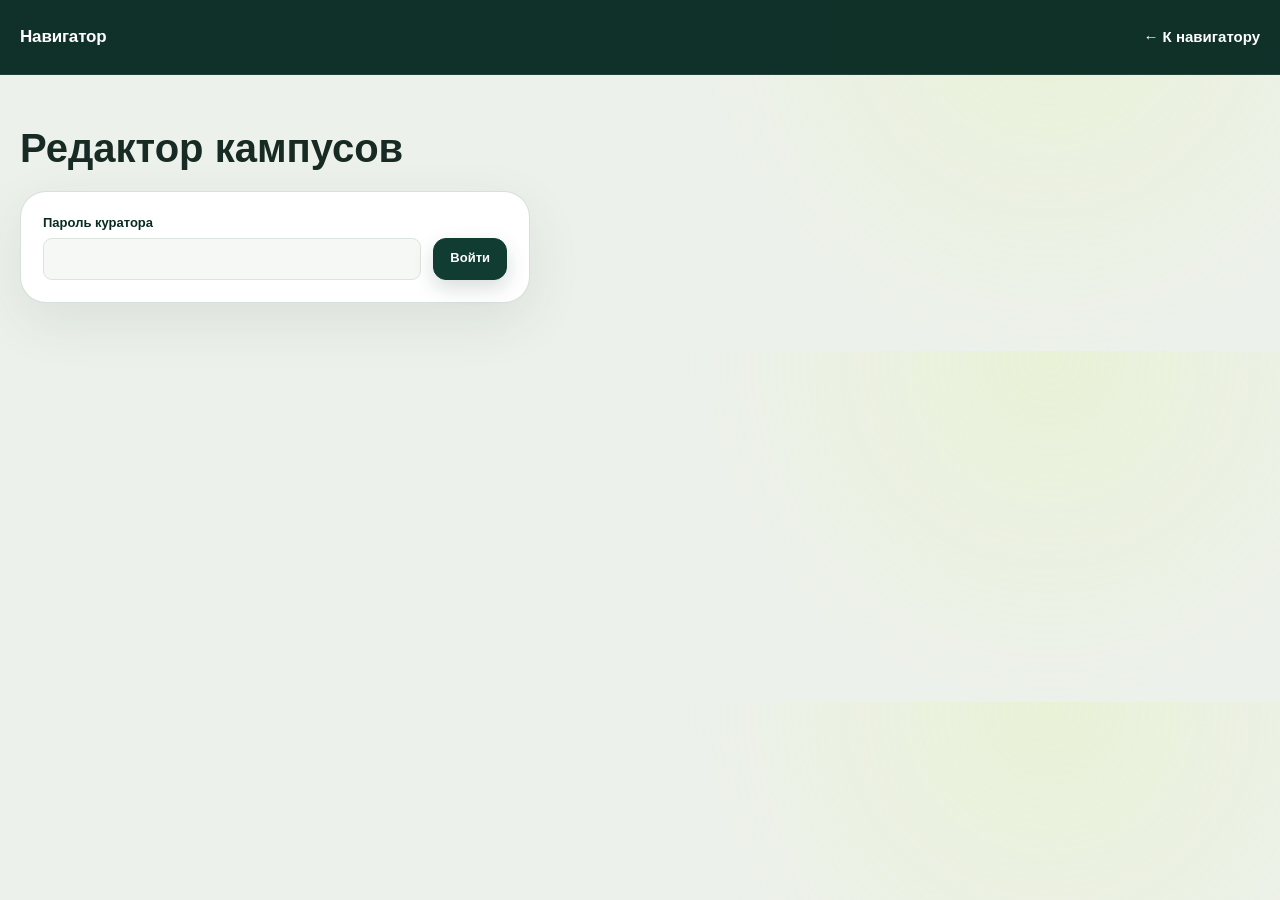
==== editor.html @ f3208906 "add campus editor" ====
<!doctype html>
<html lang="ru">
<head>
  <meta charset="utf-8">
  <meta name="viewport" content="width=device-width, initial-scale=1">
  <title>Редактор кампусов · Навигатор</title>
  <link rel="stylesheet" href="/styles.css">
  <script src="/map-plan.js" defer></script>
  <script src="/editor.js" defer></script>
</head>
<body class="campus-editor">
  <header class="topbar">
    <div class="topbar__inner">
      <a class="brand" href="/"><span class="brand__text"><strong>Навигатор</strong></span></a>
      <a class="editor-back" href="/">← К навигатору</a>
    </div>
  </header>
  <main class="page-shell editor-shell">
    <h1>Редактор кампусов</h1>
    <form id="editor-login" class="panel editor-card editor-login">
      <label>Пароль куратора<input id="editor-password" type="password" autocomplete="current-password" required></label>
      <button class="button button--primary" type="submit">Войти</button>
    </form>

    <p id="editor-status" class="editor-status" role="status" aria-live="polite"></p>
    <form id="editor-workspace" hidden>
      <fieldset id="editor-content" class="editor-content">
        <div class="panel editor-card editor-campus-bar">
          <label>Кампус<select id="editor-campus"></select></label>
          <div class="editor-publish">
            <a id="editor-preview" class="text-button" href="/" target="_blank" rel="noopener" hidden>Открыть в навигаторе ↗</a>
            <button class="button button--primary" type="submit">Опубликовать</button>
          </div>
        </div>

        <details class="panel editor-card" id="editor-info">
          <summary>Данные кампуса</summary>
          <div class="editor-fields">
            <label>Название<input id="campus-name" maxlength="120" required></label>
            <label>Короткое название<input id="campus-short" maxlength="120" placeholder="Как полное название"></label>
            <label>Город<input id="campus-city" maxlength="120" required></label>
            <label>ID корпуса<input id="campus-id" pattern="[A-Za-z0-9][A-Za-z0-9_\-]{0,63}" maxlength="64" placeholder="Например, moscow-north" required></label>
            <label>Часовой пояс<input id="campus-timezone" maxlength="120" placeholder="Europe/Moscow" required></label>
            <label>Широта<input id="campus-latitude" type="number" min="-90" max="90" step="any" required></label>
            <label>Долгота<input id="campus-longitude" type="number" min="-180" max="180" step="any" required></label>
          </div>
        </details>

        <div class="editor-layout">
          <section class="panel editor-card editor-map-card" aria-labelledby="editor-floor-title">
            <div class="editor-floor-heading">
              <h2 id="editor-floor-title">План этажа</h2>
              <button class="editor-control" id="editor-add-floor" type="button">Добавить этаж</button>
            </div>
            <div class="editor-fields">
              <label>Этаж<select id="editor-floor"></select></label>
              <label>Название этажа<input id="editor-floor-name" maxlength="120" required></label>
              <label>Загрузить схему<input id="editor-image" type="file" accept="image/png,image/jpeg,image/webp"></label>
            </div>
            <p id="editor-map-hint" class="editor-hint">Нажмите на план, чтобы поставить контрольную точку.</p>
            <svg id="editor-map" class="editor-map" viewBox="0 0 440 290" aria-label="План этажа с контрольными точками"></svg>
            <div class="editor-row">
              <button class="editor-control" id="editor-add-point" type="button">Добавить точку</button>
              <button class="editor-control" id="editor-remove-floor" type="button">Удалить пустой этаж</button>
            </div>
          </section>

          <div class="editor-sidebar">
            <section class="panel editor-card">
              <h2>Точки этажа</h2>
              <label>Выбрать точку<select id="editor-node"></select></label>
              <div id="editor-node-fields" class="editor-stack" hidden>
                <label>Название точки<input id="editor-node-name" maxlength="160"></label>
                <div class="editor-row editor-flags">
                  <label><input id="editor-node-qr" type="checkbox"> Контрольная точка</label>
                  <label><input id="editor-node-room" type="checkbox"> Место назначения</label>
                </div>
                <label>Направление для компаса, °<input id="editor-node-heading" type="number" min="0" max="359.99" step="any" placeholder="Не задано"></label>
                <div class="editor-row">
                  <button class="editor-control" id="editor-move-node" type="button" aria-pressed="false">Переместить</button>
                  <button class="editor-control" id="editor-set-entrance" type="button">Сделать входом</button>
                  <button class="editor-control editor-control--danger" id="editor-remove-node" type="button">Удалить</button>
                </div>
                <a class="text-button" id="editor-node-link" target="_blank" rel="noopener" hidden>Открыть ссылку точки ↗</a>
              </div>
            </section>

            <details class="panel editor-card">
              <summary>Проходы для маршрутов</summary>
              <div class="editor-stack">
                <p class="editor-hint">Соединяйте точки по прямым участкам. На поворотах добавляйте промежуточные точки.</p>
                <label>Из точки<select id="editor-edge-from"></select></label>
                <label>В точку<select id="editor-edge-to"></select></label>
                <div class="editor-fields">
                  <label>Длина, м<input id="editor-edge-length" type="number" min="0.01" step="any"></label>
                  <label>Тип<select id="editor-edge-kind"><option value="corridor">Коридор</option><option value="stairs">Лестница</option><option value="lift">Лифт</option></select></label>
                </div>
                <label class="editor-check"><input id="editor-edge-accessible" type="checkbox" checked> Безбарьерный проход</label>
                <button class="editor-control" id="editor-add-edge" type="button">Добавить проход</button>
                <label>Проходы этажа<select id="editor-edge"></select></label>
                <button class="editor-control editor-control--danger" id="editor-remove-edge" type="button">Удалить проход</button>
              </div>
            </details>
          </div>
        </div>
      </fieldset>
    </form>
  </main>
</body>
</html>
---- styles.css ----
:root {
  --forest-950: #092b23;
  --forest-900: #103c31;
  --forest-800: #15503f;
  --forest-700: #176a4c;
  --green-600: #17875b;
  --green-500: #20a26c;
  --lime: #d9f478;
  --lime-soft: #edf9c7;
  --ink: #172a24;
  --muted: #65756f;
  --muted-2: #87948f;
  --page: #edf1ec;
  --surface: #ffffff;
  --surface-2: #f6f8f5;
  --line: #dce4de;
  --line-strong: #c9d4cc;
  --danger: #c85248;
  --danger-soft: #fff0ee;
  --shadow: 0 18px 55px rgba(20, 53, 42, .09);
  --radius-xl: 26px;
  --radius-lg: 19px;
  --radius-md: 14px;
  color-scheme: light;
}

* { box-sizing: border-box; }
[hidden] { display: none !important; }

html { scroll-behavior: smooth; }

body {
  margin: 0;
  min-width: 320px;
  color: var(--ink);
  background:
    radial-gradient(circle at 82% 2%, rgba(217, 244, 120, .18), transparent 23rem),
    var(--page);
  font-family: Manrope, Inter, "Segoe UI", Arial, sans-serif;
  font-size: 15px;
  line-height: 1.45;
  -webkit-font-smoothing: antialiased;
}

button, select, input { font: inherit; }
button, select { cursor: pointer; }
button { color: inherit; }

svg { display: block; fill: none; stroke: currentColor; stroke-width: 1.8; stroke-linecap: round; stroke-linejoin: round; }

.svg-sprite { position: absolute; width: 0; height: 0; overflow: hidden; }

.skip-link {
  position: fixed;
  z-index: 100;
  top: 8px;
  left: 8px;
  padding: 10px 14px;
  color: var(--forest-950);
  background: var(--lime);
  border-radius: 8px;
  transform: translateY(-150%);
}
.skip-link:focus { transform: none; }

:focus-visible { outline: 3px solid rgba(32, 162, 108, .3); outline-offset: 3px; }

.topbar {
  position: sticky;
  z-index: 20;
  top: 0;
  color: #fff;
  background: rgba(9, 43, 35, .97);
  border-bottom: 1px solid rgba(255,255,255,.08);
  backdrop-filter: blur(16px);
}

.topbar__inner {
  display: flex;
  align-items: center;
  justify-content: space-between;
  width: min(100% - 40px, 1400px);
  min-height: 74px;
  margin: 0 auto;
}

.brand { display: inline-flex; align-items: center; gap: 12px; color: inherit; text-decoration: none; }
.brand__mark {
  display: grid;
  width: 42px;
  height: 42px;
  place-items: center;
  color: var(--forest-950);
  background: var(--lime);
  border-radius: 13px;
}
.brand__mark svg { width: 23px; height: 23px; stroke-width: 2.2; }
.brand__text { display: grid; line-height: 1.08; }
.brand__text strong { font-size: 17px; letter-spacing: -.01em; }
.brand__text small { margin-top: 5px; color: rgba(255,255,255,.6); font-size: 11px; letter-spacing: .11em; text-transform: uppercase; }

.topbar__actions { display: flex; align-items: center; gap: 12px; }
.campus-picker { display: flex; align-items: stretch; height: 44px; overflow: hidden; background: rgba(255,255,255,.07); border: 1px solid rgba(255,255,255,.1); border-radius: 13px; }
.campus-picker label { display: grid; align-content: center; min-width: 190px; padding: 6px 9px 6px 11px; }
.campus-picker label > span { overflow: hidden; max-width: 230px; color: rgba(255,255,255,.55); font-size: 8px; font-weight: 700; text-overflow: ellipsis; white-space: nowrap; }
.campus-picker select { max-width: 235px; padding: 1px 22px 0 0; color: #fff; background: transparent; border: 0; outline: 0; font-size: 11px; font-weight: 800; text-overflow: ellipsis; }
.campus-picker select option { color: var(--ink); background: #fff; }
.campus-picker button { display: grid; width: 40px; padding: 0; place-items: center; color: var(--lime); background: rgba(255,255,255,.04); border: 0; border-left: 1px solid rgba(255,255,255,.1); }
.campus-picker button:hover { background: rgba(255,255,255,.1); }
.campus-picker button:disabled, .campus-picker select:disabled { cursor: wait; opacity: .55; }
.campus-picker button svg { width: 17px; height: 17px; }
.header-clock { display: grid; align-content: center; gap: 1px; min-width: 145px; height: 44px; padding: 4px 11px; color: #fff; background: rgba(255,255,255,.07); border: 1px solid rgba(255,255,255,.1); border-radius: 13px; }
.header-clock > span { color: rgba(255,255,255,.52); font-size: 8px; font-weight: 700; line-height: 1.1; }
.header-clock strong { overflow: hidden; font-size: 12px; line-height: 1.2; text-overflow: ellipsis; white-space: nowrap; }
.header-clock small { overflow: hidden; color: rgba(255,255,255,.58); font-size: 8px; line-height: 1.1; text-overflow: ellipsis; white-space: nowrap; }
.demo-pill {
  display: inline-flex;
  align-items: center;
  gap: 8px;
  padding: 8px 12px;
  color: rgba(255,255,255,.76);
  background: rgba(255,255,255,.07);
  border: 1px solid rgba(255,255,255,.08);
  border-radius: 999px;
  font-size: 12px;
  font-weight: 700;
}
.demo-pill i { width: 7px; height: 7px; background: var(--lime); border-radius: 50%; box-shadow: 0 0 0 4px rgba(217,244,120,.1); }

.icon-button {
  position: relative;
  display: grid;
  width: 42px;
  height: 42px;
  padding: 0;
  place-items: center;
  color: #fff;
  background: rgba(255,255,255,.08);
  border: 1px solid rgba(255,255,255,.1);
  border-radius: 13px;
}
.icon-button:hover { background: rgba(255,255,255,.14); }
.icon-button svg { width: 20px; height: 20px; }
.topbar .icon-button { width: 44px; height: 44px; }
.icon-button--light { color: var(--ink); background: var(--surface-2); border-color: var(--line); }
.icon-button--light:hover { background: #edf2ee; }
.notification-dot { position: absolute; top: 6px; right: 6px; width: 8px; height: 8px; background: #ffb55e; border: 2px solid var(--forest-950); border-radius: 50%; }

.page-shell { width: min(100% - 40px, 1400px); margin: 0 auto; padding: 42px 0 30px; }

.welcome { display: flex; align-items: flex-end; justify-content: space-between; gap: 40px; margin-bottom: 28px; padding: 0 4px; }
.welcome__copy { max-width: 690px; }
.eyebrow, .section-kicker { margin: 0 0 8px; color: var(--green-600); font-size: 11px; font-weight: 800; letter-spacing: .12em; text-transform: uppercase; }
.eyebrow { display: flex; align-items: center; gap: 9px; }
.eyebrow__dot { width: 8px; height: 8px; background: var(--green-500); border: 2px solid #c9f1d9; border-radius: 50%; box-sizing: content-box; }
.welcome h1 { margin: 0; font-size: clamp(36px, 4vw, 55px); line-height: 1.03; letter-spacing: -.045em; }
.welcome__copy > p:last-child { max-width: 620px; margin: 13px 0 0; color: var(--muted); font-size: 17px; }

.location-card {
  display: grid;
  grid-template-columns: auto minmax(160px, 1fr);
  align-items: center;
  gap: 13px;
  min-width: 350px;
  padding: 13px 14px;
  background: rgba(255,255,255,.82);
  border: 1px solid rgba(255,255,255,.9);
  border-radius: 18px;
  box-shadow: 0 8px 28px rgba(19, 54, 42, .06);
}
.location-card__icon { display: grid; width: 43px; height: 43px; place-items: center; color: var(--forest-900); background: var(--lime-soft); border-radius: 13px; }
.location-card__icon svg { width: 21px; height: 21px; fill: var(--forest-900); stroke: var(--forest-900); }
.location-card__copy { display: grid; min-width: 0; }
.location-card__copy small { margin-bottom: 2px; color: var(--muted); font-size: 11px; }
.location-card__copy strong { overflow: hidden; font-size: 14px; text-overflow: ellipsis; white-space: nowrap; }

.navigator-layout { display: grid; grid-template-columns: minmax(335px, 410px) minmax(0, 1fr); gap: 22px; align-items: start; }
.panel { background: var(--surface); border: 1px solid rgba(201, 212, 204, .72); border-radius: var(--radius-xl); box-shadow: var(--shadow); }
.route-panel { padding: 25px; }
.route-setup, .route-details { min-width: 0; }
.panel-title, .map-toolbar { display: flex; align-items: center; justify-content: space-between; gap: 18px; }
.panel-title { margin-bottom: 22px; }
.panel-title h2, .map-toolbar h2 { margin: 0; font-size: 21px; line-height: 1.15; letter-spacing: -.025em; }
.section-kicker { margin-bottom: 6px; font-size: 9px; }
.qr-badge { display: inline-flex; align-items: center; gap: 5px; padding: 7px 9px; color: var(--forest-800); background: #eff7f1; border: 1px solid #d7e9dc; border-radius: 9px; font-size: 10px; font-weight: 800; letter-spacing: .08em; }
.qr-badge svg { width: 14px; height: 14px; stroke-width: 2; }

.places { position: relative; padding: 2px; background: var(--surface-2); border: 1px solid var(--line); border-radius: var(--radius-lg); }
.place-field { position: relative; display: grid; grid-template-columns: 25px minmax(0, 1fr); align-items: center; gap: 10px; min-height: 68px; padding: 10px 12px; }
.place-field:first-child { border-bottom: 1px solid var(--line); }
.place-field__marker { z-index: 1; justify-self: center; }
.place-field__marker--start { width: 11px; height: 11px; background: var(--forest-900); border: 3px solid #cfddd6; border-radius: 50%; box-sizing: content-box; }
.place-field__marker--finish { display: grid; width: 23px; height: 23px; place-items: center; color: var(--green-600); }
.place-field__marker--finish svg { width: 18px; height: 18px; fill: var(--green-600); stroke-width: 1.6; }
.places__line { position: absolute; z-index: 0; top: 57px; bottom: 57px; left: 25px; border-left: 2px dotted #b3c4bb; }
.place-field__body { display: grid; min-width: 0; }
.place-field__body small { margin-bottom: 1px; color: var(--muted); font-size: 10px; }
.place-field select {
  width: 100%;
  min-width: 0;
  padding: 1px 28px 1px 0;
  color: var(--ink);
  background: transparent;
  border: 0;
  font-size: 14px;
  font-weight: 750;
  outline: none;
  text-overflow: ellipsis;
}

.schedule-fields { display: grid; grid-template-columns: .85fr 1.35fr; align-items: stretch; gap: 10px; margin: 13px 0 6px; }
.schedule-fields > label:not(.route-accessibility) { display: grid; gap: 6px; min-width: 0; }
.schedule-fields > label:not(.route-accessibility) > span { color: var(--muted); font-size: 10px; font-weight: 700; }
.schedule-fields select {
  width: 100%;
  min-width: 0;
  height: 42px;
  padding: 0 10px;
  color: var(--ink);
  background: var(--surface);
  border: 1px solid var(--line);
  border-radius: 11px;
  font-size: 12px;
  font-weight: 650;
}
.schedule-source { display: flex; align-items: center; gap: 6px; margin: 0 2px 12px; color: #9a681e; font-size: 9px; font-weight: 750; }
.schedule-source::before { width: 6px; height: 6px; flex: 0 0 auto; background: #e3a23d; border-radius: 50%; content: ""; }
.schedule-source--real { color: var(--green-600); }
.schedule-source--real::before { background: var(--green-500); }

.route-accessibility {
  display: grid;
  grid-template-columns: minmax(0, 1fr) auto;
  align-items: center;
  gap: 10px;
  min-width: 0;
  margin: 0;
  padding: 8px 10px;
  background: #f3f8f4;
  border: 1px solid #dce9e0;
  border-radius: 11px;
  cursor: pointer;
}
.route-accessibility__copy { display: grid; gap: 1px; min-width: 0; }
.route-accessibility__copy strong { font-size: 11px; }
.route-accessibility__copy small { overflow: hidden; color: var(--muted); font-size: 8px; line-height: 1.35; text-overflow: ellipsis; white-space: nowrap; }
.route-accessibility input { position: absolute; opacity: 0; pointer-events: none; }
.route-accessibility input:checked + .switch { background: var(--green-500); }
.route-accessibility input:checked + .switch::after { transform: translateX(19px); }
.route-accessibility input:focus-visible + .switch { outline: 3px solid rgba(32,162,108,.3); outline-offset: 3px; }

.button { display: flex; align-items: center; justify-content: center; width: 100%; min-height: 49px; padding: 0 18px; border-radius: 13px; font-size: 13px; font-weight: 800; transition: transform .18s ease, box-shadow .18s ease, background .18s ease; }
.button:hover { transform: translateY(-1px); }
.button:disabled { cursor: not-allowed; opacity: .55; transform: none; box-shadow: none; }
.button--primary { gap: 10px; color: #fff; background: var(--forest-900); border: 1px solid var(--forest-900); box-shadow: 0 8px 20px rgba(16, 60, 49, .17); }
.button--primary:hover { background: var(--forest-800); box-shadow: 0 11px 24px rgba(16,60,49,.2); }
.button--primary svg { width: 17px; height: 17px; color: var(--lime); }
.button--secondary { min-height: 40px; margin-top: 4px; color: var(--green-600); background: transparent; border: 0; font-size: 11px; }
.route-actions { display: grid; }

.lesson-card { position: relative; overflow: hidden; margin-top: 17px; padding: 16px 17px; color: #fff; background: linear-gradient(135deg, var(--forest-900), #176346); border-radius: 17px; }
.lesson-card::after { content: ""; position: absolute; right: -33px; bottom: -45px; width: 115px; height: 115px; background: var(--lime); border-radius: 50%; opacity: .13; }
.lesson-card__top { display: flex; align-items: center; justify-content: space-between; gap: 12px; }
.lesson-card__top span { color: var(--lime); font-size: 9px; font-weight: 800; letter-spacing: .11em; text-transform: uppercase; }
.lesson-card__top strong { font-size: 12px; }
.lesson-card h3 { margin: 9px 0 7px; font-size: 17px; letter-spacing: -.02em; }
.lesson-card p { display: flex; align-items: center; gap: 6px; margin: 0; color: rgba(255,255,255,.71); font-size: 11px; }
.lesson-card p svg { width: 13px; height: 13px; fill: currentColor; }
.lesson-card .lesson-card__next { margin-top: 9px; padding-top: 9px; color: rgba(255,255,255,.58); border-top: 1px solid rgba(255,255,255,.12); font-size: 9px; line-height: 1.4; }

.route-result { margin-top: 18px; border-top: 1px solid var(--line); padding-top: 18px; }
.route-result__placeholder { display: flex; align-items: center; gap: 11px; min-height: 55px; color: var(--muted); }
.route-result__placeholder p { margin: 0; font-size: 12px; }
.spinner { width: 19px; height: 19px; border: 2px solid #d8e2dc; border-top-color: var(--green-600); border-radius: 50%; animation: spin .8s linear infinite; }
@keyframes spin { to { transform: rotate(360deg); } }

.route-summary { padding: 16px; background: #f3f7f4; border: 1px solid #dce9e0; border-radius: 16px; }
.route-summary__head { display: flex; align-items: flex-start; justify-content: space-between; gap: 12px; }
.route-summary__state { display: flex; align-items: center; gap: 8px; color: var(--forest-700); font-size: 10px; font-weight: 850; letter-spacing: .08em; text-transform: uppercase; }
.route-summary__state i { display: grid; width: 17px; height: 17px; place-items: center; color: #fff; background: var(--green-600); border-radius: 50%; }
.route-summary__state svg { width: 10px; height: 10px; stroke-width: 3; }
.route-summary h3 { margin: 9px 0 0; font-size: 16px; letter-spacing: -.02em; }
.route-metrics { display: grid; grid-template-columns: repeat(3, 1fr); margin-top: 14px; padding-top: 13px; border-top: 1px solid #d9e5dc; }
.route-metric { display: grid; gap: 2px; padding: 0 10px; border-right: 1px solid #d9e5dc; }
.route-metric:first-child { padding-left: 0; }
.route-metric:last-child { padding-right: 0; border-right: 0; }
.route-metric strong { font-size: 14px; }
.route-metric span { color: #586961; font-size: 9px; }

.route-options { margin-bottom: 13px; }
.route-options__head { display: flex; align-items: flex-end; justify-content: space-between; gap: 12px; margin-bottom: 8px; }
.route-options__head div { display: grid; gap: 2px; }
.route-options__head strong { font-size: 12px; }
.route-options__head small { color: var(--muted); font-size: 9px; }
.route-options__badge { padding: 4px 7px; color: var(--forest-700); background: var(--lime-soft); border-radius: 7px; font-size: 8px; font-weight: 850; letter-spacing: .06em; text-transform: uppercase; }
.route-options__list { display: grid; grid-template-columns: repeat(2, minmax(0, 1fr)); gap: 7px; }
.route-option { display: grid; grid-template-columns: auto minmax(0, 1fr); align-items: center; gap: 8px; min-height: 56px; padding: 9px 10px; color: var(--ink); text-align: left; background: #fff; border: 1px solid var(--line); border-radius: 12px; }
.route-option:hover { border-color: #aac4b4; background: #f8faf8; }
.route-option[aria-pressed="true"] { background: #eff7f1; border-color: var(--green-500); box-shadow: inset 0 0 0 1px var(--green-500); }
.route-option:disabled { cursor: not-allowed; opacity: .52; }
.route-option__icon { display: grid; width: 30px; height: 30px; place-items: center; color: var(--forest-800); background: #edf4ef; border-radius: 9px; }
.route-option[aria-pressed="true"] .route-option__icon { color: var(--forest-950); background: var(--lime); }
.route-option__icon svg { width: 16px; height: 16px; }
.route-option__copy { display: grid; gap: 1px; min-width: 0; }
.route-option__copy strong { font-size: 9px; }
.route-option__copy small { overflow: hidden; color: var(--muted); font-size: 8px; text-overflow: ellipsis; white-space: nowrap; }

.route-error { display: flex; gap: 12px; padding: 15px; color: #78342e; background: var(--danger-soft); border: 1px solid #f2d1cc; border-radius: 15px; }
.route-error > svg { flex: 0 0 auto; width: 21px; height: 21px; margin-top: 1px; }
.route-error h3 { margin: 0 0 4px; font-size: 14px; }
.route-error p { margin: 0; color: #9a5c55; font-size: 11px; }
.data-retry { margin-top: 8px; }

.steps-head { display: flex; align-items: center; justify-content: space-between; margin: 18px 0 10px; }
.steps-head h3 { margin: 0; font-size: 13px; }
.steps-head span { color: var(--muted); font-size: 10px; }
.route-steps { display: grid; gap: 3px; margin: 0; padding: 0; list-style: none; }
.route-step { position: relative; display: grid; grid-template-columns: 31px minmax(0,1fr) auto; gap: 10px; align-items: center; min-height: 49px; padding: 5px 4px; border-radius: 10px; }
.route-step:not(:last-child)::after { content: ""; position: absolute; top: 38px; bottom: -11px; left: 19px; border-left: 1px dashed #c8d4cc; }
.route-step__icon { z-index: 1; display: grid; width: 31px; height: 31px; place-items: center; color: var(--forest-900); background: #e8f0eb; border: 3px solid #fff; border-radius: 10px; }
.route-step__icon svg { width: 15px; height: 15px; }
.route-step:first-child .route-step__icon { color: #fff; background: var(--forest-900); border-radius: 50%; }
.route-step:last-child .route-step__icon { color: var(--forest-950); background: var(--lime); border-radius: 50%; }
.route-step__copy { display: grid; gap: 1px; min-width: 0; }
.route-step__copy strong { font-size: 11px; line-height: 1.3; }
.route-step__copy span { overflow: hidden; color: var(--muted); font-size: 9px; text-overflow: ellipsis; white-space: nowrap; }
.route-step__distance { color: var(--muted); font-size: 9px; font-weight: 700; }

.map-panel { overflow: hidden; min-width: 0; }
.map-toolbar { min-height: 81px; padding: 18px 22px; border-bottom: 1px solid var(--line); }
.map-toolbar__actions { display: flex; align-items: center; justify-content: flex-end; gap: 8px; min-width: 0; }
.floor-tabs { display: grid; grid-template-columns: repeat(var(--floor-count, 1), max-content); width: max-content; max-width: 100%; gap: 5px; padding: 4px; overflow-x: auto; background: var(--surface-2); border: 1px solid var(--line); border-radius: 12px; scrollbar-width: thin; }
.floor-tab { min-width: 68px; padding: 7px 10px; color: var(--muted); background: transparent; border: 0; border-radius: 8px; font-size: 11px; font-weight: 800; }
.floor-tab[aria-selected="true"] { color: #fff; background: var(--forest-900); box-shadow: 0 4px 11px rgba(16,60,49,.15); }
.floor-tab .floor-tab__route { display: inline-block; width: 5px; height: 5px; margin-left: 4px; vertical-align: 2px; background: var(--lime); border-radius: 50%; }
.map-scan-button { display: inline-flex; flex: 0 0 auto; align-items: center; justify-content: center; gap: 6px; min-height: 40px; padding: 0 11px; color: var(--green-600); background: #eff7f1; border: 1px solid #d7e9dc; border-radius: 11px; font-size: 10px; font-weight: 800; }
.map-scan-button:hover { background: #e5f2e8; }
.map-scan-button svg { width: 16px; height: 16px; stroke-width: 2; }

.map-stage { position: relative; min-height: 570px; overflow: hidden; background: #eef2ef; isolation: isolate; }
.map-stage::before { content: ""; position: absolute; inset: 0; z-index: -1; opacity: .25; background-image: radial-gradient(#aebbb4 1px, transparent 1px); background-size: 19px 19px; }
.map-canvas { display: grid; width: 100%; min-height: 570px; place-items: center; padding: 44px 42px 30px; }
.floor-map { width: 100%; height: auto; max-height: 490px; overflow: visible; filter: drop-shadow(0 16px 22px rgba(33,61,51,.07)); }
.floor-shell { fill: #fff; stroke: #bdc9c2; stroke-width: 1.5; }
.map-room { fill: #f7f9f7; stroke: #cbd5cf; stroke-width: 1.3; }
.map-room--service { fill: #edf3ef; }
.map-corridor { fill: #fff; stroke: #d5ded8; stroke-width: 1; }
.map-room-label { fill: #7e8b85; stroke: none; font-size: 9px; font-weight: 650; text-anchor: middle; }
.map-floor-label { fill: #cbd4ce; stroke: none; font-size: 35px; font-weight: 800; letter-spacing: -.04em; }
.network-path { fill: none; stroke: #d7dfda; stroke-width: 4; stroke-linecap: round; stroke-linejoin: round; }
.network-path--closed { stroke: #dc8e86; stroke-dasharray: 7 7; }
.active-path-shadow { fill: none; stroke: #fff; stroke-width: 13; stroke-linecap: round; stroke-linejoin: round; }
.active-path { fill: none; stroke: var(--green-500); stroke-width: 7; stroke-linecap: round; stroke-linejoin: round; stroke-dasharray: 1; stroke-dashoffset: 0; animation: drawRoute .75s ease both; }
@keyframes drawRoute { from { stroke-dashoffset: 1; } }
.map-node { fill: #fff; stroke: #b9c7bf; stroke-width: 2; }
.map-node--route { fill: var(--green-500); stroke: #fff; stroke-width: 3; }
.map-marker-end { fill: var(--lime); stroke: var(--forest-900); stroke-width: 3; }
.map-marker-letter { fill: #fff; stroke: none; font-size: 9px; font-weight: 900; text-anchor: middle; dominant-baseline: central; }
.map-marker-letter--end { fill: var(--forest-950); }
.map-node-label-bg { fill: #fff; stroke: #d3ddd7; stroke-width: 1; }
.map-node-label { fill: var(--ink); stroke: none; font-size: 8px; font-weight: 750; text-anchor: middle; }
.stairs-lines { stroke: #b6c4bc; stroke-width: 1.4; }
.lift-glyph { fill: none; stroke: #98aaa0; stroke-width: 1.5; }
.map-checkpoint { cursor: crosshair; outline: none; }
.map-checkpoint__ring { fill: #fff; stroke: #5f8f77; stroke-width: 2; stroke-dasharray: 2 2; transition: fill .18s ease, stroke .18s ease; }
.map-checkpoint__dot { fill: var(--forest-900); stroke: #fff; stroke-width: 1; }
.map-checkpoint:hover .map-checkpoint__ring, .map-checkpoint:focus .map-checkpoint__ring { fill: var(--lime); stroke: var(--forest-900); stroke-dasharray: none; }
.live-position { pointer-events: none; transition: transform .48s linear; }
.live-position__pulse { fill: rgba(32,162,108,.16); stroke: none; transform-box: fill-box; transform-origin: center; animation: livePulse 1.9s ease-out infinite; }
@keyframes livePulse { 0% { transform: scale(.65); opacity: 1; } 100% { transform: scale(1.55); opacity: 0; } }
.live-position__disc { fill: var(--forest-900); stroke: #fff; stroke-width: 3.5; filter: drop-shadow(0 3px 4px rgba(9,43,35,.25)); }
.live-position__arrow { color: var(--lime); transform-box: fill-box; transform-origin: center; transition: transform .14s linear; }
.live-position__arrow path { fill: var(--lime); stroke: var(--forest-950); stroke-width: 1.1; }

.map-status { position: absolute; z-index: 3; top: 16px; left: 18px; display: inline-flex; align-items: center; gap: 7px; padding: 8px 11px; color: var(--forest-800); background: rgba(255,255,255,.9); border: 1px solid rgba(203,214,207,.9); border-radius: 999px; box-shadow: 0 6px 18px rgba(25,56,45,.07); font-size: 9px; font-weight: 800; letter-spacing: .05em; text-transform: uppercase; backdrop-filter: blur(8px); }
.map-status span { width: 7px; height: 7px; background: var(--green-500); border-radius: 50%; }
.map-status--error { color: #873c35; }
.map-status--error span { background: var(--danger); }
.orientation-controls { position: absolute; z-index: 4; top: 14px; right: 18px; display: grid; grid-template-columns: auto auto; overflow: hidden; color: var(--forest-900); background: rgba(255,255,255,.92); border: 1px solid rgba(203,214,207,.92); border-radius: 12px; box-shadow: 0 7px 22px rgba(25,56,45,.08); backdrop-filter: blur(9px); }
.orientation-controls__state { display: flex; grid-column: 1 / -1; align-items: center; gap: 6px; min-width: 190px; padding: 7px 9px; border-bottom: 1px solid var(--line); font-size: 8px; font-weight: 800; }
.orientation-controls__state svg { width: 14px; height: 14px; color: var(--green-600); }
.orientation-controls button { min-height: 28px; padding: 4px 8px; color: var(--green-600); background: transparent; border: 0; font-size: 7px; font-weight: 800; }
.orientation-controls button + button { border-left: 1px solid var(--line); }
.orientation-controls button:hover { background: var(--surface-2); }
.orientation-controls button:disabled { cursor: default; color: var(--muted); }
.orientation-controls[data-state="error"] .orientation-controls__state svg { color: var(--danger); }
.map-zoom { position: absolute; z-index: 3; right: 18px; bottom: 18px; display: grid; overflow: hidden; background: rgba(255,255,255,.93); border: 1px solid var(--line-strong); border-radius: 11px; box-shadow: 0 8px 20px rgba(33,61,51,.08); }
.map-zoom button { display: grid; width: 38px; height: 36px; padding: 0; place-items: center; color: var(--forest-900); background: transparent; border: 0; font-size: 20px; }
.map-zoom button + button { border-top: 1px solid var(--line); }
.map-zoom button:hover { background: var(--surface-2); }

.map-footer { display: flex; align-items: center; justify-content: space-between; gap: 20px; min-height: 60px; padding: 12px 22px; border-top: 1px solid var(--line); }
.map-legend { display: flex; align-items: center; gap: 18px; color: var(--muted); font-size: 9px; }
.map-legend span { display: inline-flex; align-items: center; gap: 7px; }
.legend-line { width: 22px; border-top: 4px solid var(--green-500); border-radius: 4px; }
.legend-arrow { width: 0; height: 0; border-right: 5px solid transparent; border-bottom: 11px solid var(--forest-900); border-left: 5px solid transparent; filter: drop-shadow(0 0 0 #fff); }
.legend-checkpoint { width: 10px; height: 10px; background: #fff; border: 2px dashed #5f8f77; border-radius: 50%; }
.text-button { display: inline-flex; align-items: center; gap: 6px; padding: 7px; color: var(--green-600); background: transparent; border: 0; font-size: 10px; font-weight: 800; }
.text-button svg { width: 14px; height: 14px; }

.prototype-note { margin: 20px 5px 0; color: var(--muted); font-size: 10px; text-align: center; }
.prototype-note span { margin-right: 6px; padding: 4px 7px; color: var(--forest-800); background: #deebdf; border-radius: 6px; font-weight: 800; text-transform: uppercase; }

.campus-editor-link { display: inline-flex; margin-top: 16px; }
.editor-shell { max-width: 1260px; padding-top: clamp(24px, 4vw, 50px); padding-bottom: 48px; }
.editor-shell h1 { margin: 0 0 20px; font-size: clamp(26px, 4vw, 40px); line-height: 1.15; }
.editor-shell h2 { margin: 0; font-size: 19px; }
.editor-back { color: #fff; font-weight: 700; text-decoration: none; }
.editor-back:hover, .campus-editor-link:hover { text-decoration: underline; }
.editor-card { min-width: 0; padding: clamp(13px, 2vw, 22px); }
.editor-card summary { cursor: pointer; font-weight: 800; }
.editor-card details, .editor-card summary + * { margin-top: 14px; }
.editor-login { display: grid; grid-template-columns: minmax(0, 1fr) auto; align-items: end; gap: 12px; max-width: 510px; }
.editor-content { display: grid; grid-template-columns: minmax(0, 1fr); gap: 14px; min-width: 0; margin: 0; padding: 0; border: 0; }
.editor-campus-bar, .editor-floor-heading, .editor-publish, .editor-row { display: flex; flex-wrap: wrap; align-items: center; gap: 10px; }
.editor-campus-bar, .editor-floor-heading { justify-content: space-between; }
.editor-campus-bar > label { flex: 1 1 250px; max-width: 480px; }
.editor-campus-bar .button, .editor-login .button { min-height: 42px; width: auto; padding: 0 16px; }
.editor-layout { display: grid; grid-template-columns: minmax(0, 1fr) minmax(265px, 320px); gap: 14px; align-items: start; }
.editor-sidebar, .editor-stack { display: grid; gap: 12px; }
.editor-sidebar h2 { margin-bottom: 12px; }
.editor-sidebar label + .editor-stack { margin-top: 12px; }
.editor-fields { display: grid; grid-template-columns: repeat(auto-fit, minmax(min(100%, 145px), 1fr)); gap: 10px; }
.editor-floor-heading + .editor-fields { margin-top: 12px; }
.editor-shell label { display: grid; gap: 5px; min-width: 0; color: var(--forest-950); font-size: 13px; font-weight: 700; }
.editor-shell label:is(.editor-check, .editor-flags label) { display: flex; align-items: center; flex-wrap: wrap; gap: 5px; }
.editor-shell input:not([type="checkbox"]), .editor-shell select {
  width: 100%; min-width: 0; min-height: 42px; padding: 8px;
  border: 1px solid var(--line); border-radius: 9px;
  background: var(--surface-2); color: var(--forest-950); font: inherit;
}
.editor-shell input[type="file"] { font-size: 11px; }
.editor-shell input[type="checkbox"] { accent-color: var(--forest-900); }
.editor-control {
  min-height: 36px; padding: 6px 9px; border: 1px solid var(--line); border-radius: 8px;
  background: var(--surface-2); color: var(--forest-950); font-size: 12px; font-weight: 800;
}
.editor-control:hover, .editor-control[aria-pressed="true"] { border-color: var(--forest-900); }
.editor-control--danger { color: #9b3528; }
.editor-control:disabled { opacity: .55; cursor: default; }
.editor-status { margin: 0 0 14px; color: var(--forest-900); font-size: 14px; font-weight: 700; }
.editor-status:empty { display: none; }
.editor-status--error { color: #9b3528; }
.editor-hint { margin: 12px 0 8px; color: var(--muted); font-size: 13px; }
.editor-stack .editor-hint { margin: 0; }
.editor-map { display: block; width: 100%; height: auto; margin-bottom: 12px; border: 1px solid var(--line); border-radius: 10px; background: var(--surface-2); }
.editor-map--ready { cursor: crosshair; }
.editor-map-empty { fill: var(--muted); font-size: 13px; text-anchor: middle; }
.editor-edge-line { fill: none; stroke: #17816a; stroke-width: 2; stroke-dasharray: 4 2; pointer-events: none; }
.editor-marker { cursor: pointer; }
.editor-marker circle { fill: var(--forest-900); stroke: white; stroke-width: 1.6; }
.editor-marker--selected circle { fill: #166d52; stroke: #d7ef80; stroke-width: 2.7; }
.editor-marker text { fill: var(--forest-950); stroke: white; stroke-width: 2.8; paint-order: stroke; font-size: 10px; font-weight: 800; pointer-events: none; }
.editor-marker:focus-visible circle { stroke: #8a2c19; }

@media (max-width: 820px) {
  .editor-layout { grid-template-columns: minmax(0, 1fr); }
}

.scanner-dialog {
  width: min(94vw, 470px);
  height: min(92dvh, 780px);
  max-width: none;
  max-height: none;
  margin: auto;
  padding: 0;
  overflow: hidden;
  color: #fff;
  background: #071f19;
  border: 0;
  border-radius: 26px;
  box-shadow: 0 30px 100px rgba(2, 20, 15, .55);
}
.scanner-dialog::backdrop { background: rgba(3, 18, 14, .82); backdrop-filter: blur(8px); }
.scanner-shell { display: grid; grid-template-rows: auto minmax(0, 1fr) auto; height: 100%; }
.scanner-head { z-index: 5; display: flex; align-items: center; justify-content: space-between; gap: 18px; min-height: 76px; padding: 15px 17px; background: rgba(7,31,25,.96); border-bottom: 1px solid rgba(255,255,255,.1); }
.scanner-brand { display: flex; align-items: center; gap: 11px; }
.scanner-brand > span { display: grid; width: 39px; height: 39px; place-items: center; color: var(--forest-950); background: var(--lime); border-radius: 12px; }
.scanner-brand > span svg { width: 22px; height: 22px; stroke-width: 2; }
.scanner-brand > div { display: grid; }
.scanner-brand small { color: rgba(255,255,255,.55); font-size: 8px; font-weight: 800; letter-spacing: .1em; text-transform: uppercase; }
.scanner-brand h2 { margin: 2px 0 0; font-size: 16px; line-height: 1.1; letter-spacing: -.02em; }
.scanner-close { display: grid; width: 39px; height: 39px; padding: 0; place-items: center; color: #fff; background: rgba(255,255,255,.09); border: 1px solid rgba(255,255,255,.12); border-radius: 12px; }
.scanner-close:hover { background: rgba(255,255,255,.16); }
.scanner-close svg { width: 18px; height: 18px; }

.scanner-view { position: relative; min-height: 360px; overflow: hidden; background: #091c17; isolation: isolate; }
.scanner-view::after { content: ""; position: absolute; z-index: 1; inset: 0; pointer-events: none; background: radial-gradient(circle at center, transparent 12%, rgba(1,13,10,.08) 52%, rgba(1,13,10,.45) 100%); }
.scanner-view video { position: absolute; z-index: 0; inset: 0; width: 100%; height: 100%; object-fit: cover; }
.camera-placeholder { position: absolute; z-index: 0; inset: 0; display: grid; align-content: center; justify-items: center; padding: 35px; color: rgba(255,255,255,.82); text-align: center; background: radial-gradient(circle at 50% 42%, #174b3c, #081d17 62%); }
.camera-placeholder > span { display: grid; width: 62px; height: 62px; margin-bottom: 15px; place-items: center; color: var(--lime); background: rgba(255,255,255,.08); border: 1px solid rgba(255,255,255,.1); border-radius: 20px; }
.camera-placeholder svg { width: 29px; height: 29px; }
.camera-placeholder strong { font-size: 16px; }
.camera-placeholder p { max-width: 260px; margin: 6px 0 0; color: rgba(255,255,255,.55); font-size: 11px; }
.camera-placeholder--hidden { display: none; }

.scan-target { position: absolute; z-index: 2; top: 50%; left: 50%; width: min(64vw, 280px); aspect-ratio: 1; transform: translate(-50%, -53%); }
.scan-target::before { content: ""; position: absolute; inset: 8px; border: 1px solid rgba(255,255,255,.22); border-radius: 24px; }
.scan-target i { position: absolute; width: 45px; height: 45px; border-color: var(--lime); border-style: solid; }
.scan-target i:nth-child(1) { top: 0; left: 0; border-width: 4px 0 0 4px; border-radius: 17px 0 0; }
.scan-target i:nth-child(2) { top: 0; right: 0; border-width: 4px 4px 0 0; border-radius: 0 17px 0 0; }
.scan-target i:nth-child(3) { right: 0; bottom: 0; border-width: 0 4px 4px 0; border-radius: 0 0 17px; }
.scan-target i:nth-child(4) { bottom: 0; left: 0; border-width: 0 0 4px 4px; border-radius: 0 0 0 17px; }
.scan-target span { position: absolute; top: 9%; right: 10px; left: 10px; height: 2px; background: linear-gradient(90deg, transparent, var(--lime), transparent); box-shadow: 0 0 16px var(--lime); animation: scanLine 2.3s ease-in-out infinite alternate; }
@keyframes scanLine { to { top: 90%; } }
.scanner-status { position: absolute; z-index: 3; right: 20px; bottom: 18px; left: 20px; margin: 0; padding: 10px 13px; color: #fff; text-align: center; background: rgba(7,31,25,.76); border: 1px solid rgba(255,255,255,.12); border-radius: 999px; font-size: 10px; font-weight: 750; backdrop-filter: blur(9px); }

.camera-fallback { position: absolute; z-index: 4; inset: 0; display: grid; align-content: center; justify-items: center; padding: 28px; text-align: center; background: radial-gradient(circle at 50% 30%, #184c3d, #071f19 65%); }
.camera-fallback[hidden], .scan-success[hidden] { display: none; }
.camera-fallback__icon { display: grid; width: 62px; height: 62px; margin-bottom: 15px; place-items: center; color: var(--lime); background: rgba(255,255,255,.08); border: 1px solid rgba(255,255,255,.12); border-radius: 20px; }
.camera-fallback__icon svg { width: 30px; height: 30px; }
.camera-fallback h3 { margin: 0; font-size: 18px; letter-spacing: -.02em; }
.camera-fallback p { max-width: 320px; margin: 7px 0 19px; color: rgba(255,255,255,.64); font-size: 11px; }
.camera-fallback .button { max-width: 310px; }
.button--camera { color: var(--forest-950); background: var(--lime); border: 1px solid var(--lime); }
.button--capture { margin-top: 8px; color: #fff; background: rgba(255,255,255,.08); border: 1px solid rgba(255,255,255,.18); }

.scan-success { position: absolute; z-index: 5; inset: 0; display: grid; align-content: center; justify-items: center; padding: 28px; color: #fff; text-align: center; background: radial-gradient(circle at 50% 28%, #1c7352, #0b372b 68%); }
.scan-success__icon { display: grid; width: 68px; height: 68px; margin-bottom: 16px; place-items: center; color: var(--forest-950); background: var(--lime); border-radius: 50%; box-shadow: 0 0 0 12px rgba(217,244,120,.11); }
.scan-success__icon svg { width: 32px; height: 32px; stroke-width: 2.7; }
.scan-success > p { margin: 0 0 5px; color: var(--lime); font-size: 9px; font-weight: 850; letter-spacing: .12em; text-transform: uppercase; }
.scan-success h3 { margin: 0; font-size: 22px; letter-spacing: -.025em; }
.scan-success > span:not(.scan-success__icon) { max-width: 310px; margin-top: 7px; color: rgba(255,255,255,.68); font-size: 11px; }
.scan-success code { display: block; overflow: hidden; width: min(100%, 320px); margin-top: 14px; padding: 10px 12px; color: rgba(255,255,255,.78); text-overflow: ellipsis; white-space: nowrap; background: rgba(0,0,0,.18); border-radius: 10px; font-size: 9px; }
.scan-success__actions { display: grid; width: min(100%, 310px); gap: 7px; margin-top: 19px; }
.button--scanner-secondary { min-height: 42px; color: #fff; background: transparent; border: 1px solid rgba(255,255,255,.22); }
.scanner-view--invalid .scan-success { background: radial-gradient(circle at 50% 28%, #7b4038, #321b18 68%); }
.scanner-view--invalid .scan-success__icon { color: #fff; background: #d5685e; box-shadow: 0 0 0 12px rgba(213,104,94,.12); }

.scanner-view--blocked .scan-target, .scanner-view--blocked .scanner-status { display: none; }
.scanner-view--success .scan-target, .scanner-view--success .scanner-status { display: none; }
.scanner-foot { z-index: 5; display: grid; gap: 8px; padding: 13px 17px 15px; background: #071f19; border-top: 1px solid rgba(255,255,255,.1); }
.scanner-foot p { display: flex; align-items: center; justify-content: center; gap: 7px; margin: 0; color: rgba(255,255,255,.46); font-size: 8px; text-align: center; }
.scanner-foot p svg { flex: 0 0 auto; width: 13px; height: 13px; }
.scanner-foot button { justify-self: center; padding: 3px 8px; color: rgba(255,255,255,.75); background: transparent; border: 0; font-size: 10px; font-weight: 750; }

.sheet-dialog {
  width: min(94vw, 520px);
  max-height: min(88vh, 760px);
  margin: auto;
  padding: 0;
  color: var(--ink);
  background: var(--surface);
  border: 1px solid var(--line);
  border-radius: 24px;
  box-shadow: 0 28px 80px rgba(6,31,24,.25);
}
.sheet-dialog::backdrop { background: rgba(6,31,24,.58); backdrop-filter: blur(4px); }
.dialog-head { position: sticky; z-index: 2; top: 0; display: flex; align-items: center; justify-content: space-between; gap: 20px; padding: 21px 22px; background: rgba(255,255,255,.95); border-bottom: 1px solid var(--line); }
.dialog-head h2 { margin: 0; font-size: 21px; letter-spacing: -.025em; }
.dialog-body { display: grid; gap: 18px; padding: 22px; overflow: auto; }
.switch-row { display: grid; grid-template-columns: auto minmax(0,1fr) auto; align-items: center; gap: 13px; cursor: pointer; }
.switch-row__icon { display: grid; width: 44px; height: 44px; place-items: center; color: var(--forest-800); background: var(--lime-soft); border-radius: 13px; }
.switch-row__icon svg { width: 23px; height: 23px; }
.switch-row__copy { display: grid; gap: 3px; }
.switch-row__copy strong { font-size: 13px; }
.switch-row__copy small { color: var(--muted); font-size: 10px; }
.switch-row input { position: absolute; opacity: 0; pointer-events: none; }
.switch { position: relative; width: 44px; height: 25px; background: #cbd5cf; border-radius: 99px; transition: background .2s ease; }
.switch::after { content: ""; position: absolute; top: 3px; left: 3px; width: 19px; height: 19px; background: #fff; border-radius: 50%; box-shadow: 0 2px 5px rgba(12,43,34,.2); transition: transform .2s ease; }
.switch-row input:checked + .switch { background: var(--green-500); }
.switch-row input:checked + .switch::after { transform: translateX(19px); }
.switch-row input:focus-visible + .switch { outline: 3px solid rgba(32,162,108,.3); outline-offset: 3px; }

.settings-section { padding-top: 17px; border-top: 1px solid var(--line); }
.settings-section__title { display: flex; align-items: center; justify-content: space-between; gap: 15px; margin-bottom: 12px; }
.settings-section__title > div { display: grid; gap: 2px; }
.settings-section__title strong { font-size: 13px; }
.settings-section__title small { color: var(--muted); font-size: 10px; }
.settings-section__title > span { display: grid; min-width: 25px; height: 25px; padding: 0 7px; place-items: center; color: var(--muted); background: var(--surface-2); border-radius: 8px; font-size: 10px; font-weight: 800; }
.closed-list { display: grid; gap: 7px; }
.closed-item { display: grid; grid-template-columns: minmax(0,1fr) auto; align-items: center; gap: 14px; padding: 11px 12px; background: var(--surface-2); border: 1px solid var(--line); border-radius: 12px; cursor: pointer; }
.closed-item__copy { display: grid; gap: 2px; }
.closed-item__copy strong { font-size: 11px; }
.closed-item__copy small { color: var(--muted); font-size: 9px; }
.closed-item input { width: 17px; height: 17px; accent-color: var(--danger); }
.data-card { display: grid; grid-template-columns: auto minmax(0, 1fr) auto; align-items: center; gap: 10px; padding: 13px; background: #f1f7f3; border-radius: 13px; }
.data-card__dot { width: 9px; height: 9px; background: var(--green-500); border: 3px solid #d4eee0; border-radius: 50%; box-sizing: content-box; }
.data-card__dot--error { background: var(--danger); border-color: #f2d1cc; }
.data-card > div { display: grid; gap: 2px; }
.data-card strong { font-size: 11px; }
.data-card small { color: var(--muted); font-size: 9px; }
.data-card button { padding: 6px 8px; color: var(--green-600); background: #fff; border: 1px solid #d5e4d9; border-radius: 8px; font-size: 8px; font-weight: 800; }
.data-card button:disabled { cursor: wait; opacity: .65; }

.qr-simulator { display: flex; align-items: center; gap: 14px; padding: 14px; background: #eff6f1; border-radius: 15px; }
.qr-simulator__code { display: grid; flex: 0 0 auto; width: 53px; height: 53px; place-items: center; color: var(--forest-900); background: #fff; border-radius: 10px; }
.qr-simulator__code svg { width: 36px; height: 36px; stroke-width: 2.1; }
.qr-simulator strong { font-size: 12px; }
.qr-simulator p { margin: 4px 0 0; color: var(--muted); font-size: 9px; }
.location-list { display: grid; gap: 8px; }
.location-option { display: grid; grid-template-columns: auto minmax(0,1fr) auto; align-items: center; gap: 12px; width: 100%; padding: 12px; color: var(--ink); text-align: left; background: #fff; border: 1px solid var(--line); border-radius: 13px; }
.location-option:hover { border-color: #aac4b4; background: #f8faf8; }
.location-option__icon { display: grid; width: 36px; height: 36px; place-items: center; color: var(--green-600); background: #edf6f0; border-radius: 10px; }
.location-option__icon svg { width: 18px; height: 18px; fill: currentColor; }
.location-option__copy { display: grid; gap: 2px; }
.location-option__copy strong { font-size: 11px; }
.location-option__copy small { color: var(--muted); font-size: 9px; }
.location-option > svg { width: 15px; height: 15px; color: var(--muted-2); }

.toast { position: fixed; z-index: 80; right: 22px; bottom: 22px; max-width: min(360px, calc(100vw - 32px)); padding: 12px 16px; color: #fff; background: var(--forest-950); border-radius: 12px; box-shadow: 0 16px 42px rgba(6,31,24,.25); font-size: 11px; font-weight: 700; opacity: 0; transform: translateY(14px); pointer-events: none; transition: opacity .2s ease, transform .2s ease; }
.toast--visible { opacity: 1; transform: none; }
.toast--error { background: #7b332e; }

@media (max-width: 1020px) {
  .navigator-layout { grid-template-columns: minmax(300px, 360px) minmax(0,1fr); }
  .map-stage, .map-canvas { min-height: 500px; }
  .map-canvas { padding: 76px 26px 28px; }
  .campus-picker label { min-width: 155px; }
  .campus-picker select { max-width: 175px; }
  .header-clock { min-width: 125px; }
}

@media (max-width: 820px) {
  .brand__text { display: none; }
  .demo-pill { display: none; }
  .page-shell { padding-top: 31px; }
  .welcome { align-items: stretch; flex-direction: column; gap: 20px; }
  .location-card { width: 100%; min-width: 0; }
  .navigator-layout { grid-template-columns: 1fr; gap: 16px; }
  .route-panel { display: contents; }
  .route-setup, .route-details { background: var(--surface); border: 1px solid rgba(201, 212, 204, .72); border-radius: var(--radius-xl); box-shadow: var(--shadow); }
  .map-panel { order: 1; }
  .route-setup { order: 2; padding: 25px; }
  .route-details { order: 3; padding: 25px; }
  .route-details .lesson-card { margin-top: 0; }
  .route-details .route-result { margin-top: 0; padding-top: 0; border-top: 0; }
  .route-details .lesson-card:not([hidden]) + .route-result { margin-top: 18px; padding-top: 18px; border-top: 1px solid var(--line); }
  .map-stage, .map-canvas { min-height: 520px; }
}

@media (max-width: 560px) {
  .topbar__inner, .page-shell { width: min(100% - 24px, 1400px); }
  .topbar__inner { min-height: 65px; }
  .topbar__actions { gap: 4px; }
  .brand__mark { width: 38px; height: 38px; border-radius: 12px; }
  .brand__text { display: none; }
  .campus-picker { height: 38px; border-radius: 12px; }
  .campus-picker label { min-width: 0; width: 108px; padding: 3px 6px 3px 8px; }
  .campus-picker label > span { max-width: 98px; }
  .campus-picker select { width: 98px; max-width: 98px; padding-right: 16px; font-size: 9px; }
  .campus-picker button { width: 32px; }
  .header-clock { width: 60px; min-width: 60px; height: 38px; padding: 4px 5px; place-items: center; text-align: center; }
  .header-clock > span, .header-clock small { display: none; }
  .header-clock strong { font-size: 11px; }
  .topbar .icon-button { width: 38px; height: 38px; }
  .demo-pill { display: none; }
  .page-shell { padding-top: 12px; }
  .welcome { gap: 8px; margin-bottom: 12px; }
  .welcome__copy .eyebrow, .welcome__copy > p:last-child { display: none; }
  .welcome h1 { font-size: 26px; line-height: 1.08; }
  .location-card { grid-template-columns: auto minmax(0,1fr); gap: 9px; padding: 8px 9px; border-radius: 14px; }
  .location-card__icon { width: 34px; height: 34px; border-radius: 10px; }
  .location-card__icon svg { width: 18px; height: 18px; }
  .location-card__copy small { font-size: 9px; }
  .location-card__copy strong { font-size: 12px; }
  .navigator-layout { gap: 12px; }
  .panel, .route-setup, .route-details { border-radius: 18px; }
  .route-setup, .route-details { padding: 14px; }
  .panel-title { margin-bottom: 10px; }
  .panel-title h2 { font-size: 18px; }
  .panel-title .section-kicker { margin-bottom: 3px; font-size: 8px; }
  .qr-badge { padding: 6px 8px; }
  .place-field { grid-template-columns: 21px minmax(0, 1fr); gap: 7px; min-height: 50px; padding: 7px 8px; }
  .places__line { top: 41px; bottom: 41px; left: 20px; }
  .place-field__marker--finish { width: 20px; height: 20px; }
  .place-field__marker--finish svg { width: 16px; height: 16px; }
  .place-field select { font-size: 12px; }
  .schedule-fields { grid-template-columns: .85fr 1.15fr; gap: 7px; margin: 8px 0 5px; }
  .schedule-fields > label:not(.route-accessibility) { gap: 3px; }
  .schedule-fields select { height: 38px; padding: 0 8px; font-size: 11px; }
  .schedule-source { display: none; }
  .schedule-fields .route-accessibility { gap: 7px; padding: 6px 7px; }
  .route-accessibility__copy strong { font-size: 10px; }
  .route-accessibility__copy small { display: none; }
  .route-actions { grid-template-columns: .9fr 1.1fr; gap: 7px; }
  .route-actions .button { min-height: 42px; padding: 0 7px; border-radius: 11px; font-size: 10px; line-height: 1.2; }
  .route-actions .button--secondary { margin-top: 0; background: var(--surface-2); border: 1px solid var(--line); }
  .route-actions .button--primary { font-size: 11px; }
  .route-options__list { grid-template-columns: 1fr; }
  .map-toolbar { display: grid; grid-template-columns: auto minmax(0, 1fr); align-items: center; min-height: 0; gap: 9px; padding: 11px 12px; }
  .map-toolbar .section-kicker { display: none; }
  .map-toolbar h2 { font-size: 17px; white-space: nowrap; }
  .map-toolbar__actions { gap: 6px; overflow: hidden; }
  .floor-tabs { width: max-content; max-width: calc(100% - 40px); gap: 3px; padding: 3px; }
  .floor-tab { min-width: 0; padding: 6px 5px; font-size: 9px; }
  .map-scan-button { width: 34px; min-height: 34px; padding: 0; border-radius: 10px; }
  .map-scan-button span { display: none; }
  .map-scan-button svg { width: 15px; height: 15px; }
  .map-stage, .map-canvas { min-height: 370px; }
  .map-canvas { padding: 88px 8px 20px; }
  .map-status { top: 10px; left: 10px; padding: 6px 8px; font-size: 8px; }
  .orientation-controls { top: 44px; right: 10px; left: 10px; grid-template-columns: 1.25fr 1fr 1fr; }
  .orientation-controls__state { grid-column: auto; min-width: 0; padding: 6px 7px; overflow: hidden; border-right: 1px solid var(--line); border-bottom: 0; }
  .orientation-controls__state span { overflow: hidden; text-overflow: ellipsis; white-space: nowrap; }
  .orientation-controls button { min-width: 0; min-height: 32px; padding: 4px 5px; }
  .map-zoom { right: 10px; bottom: 10px; }
  .map-zoom button { width: 34px; height: 33px; }
  .map-footer { display: grid; grid-template-columns: minmax(0, 1fr) auto; align-items: center; gap: 6px; min-height: 0; padding: 9px 12px; }
  .map-legend { flex-wrap: wrap; gap: 7px 10px; font-size: 7px; }
  .map-legend span { gap: 4px; }
  .legend-line { width: 16px; border-top-width: 3px; }
  .text-button { padding: 5px 0 5px 5px; font-size: 9px; }
  .route-details .lesson-card:not([hidden]) + .route-result { margin-top: 14px; padding-top: 14px; }
  .sheet-dialog { width: 100%; max-width: none; max-height: 90vh; margin: auto 0 0; border-radius: 22px 22px 0 0; }
  .dialog-head, .dialog-body { padding-left: 17px; padding-right: 17px; }
  .toast { right: 16px; bottom: 16px; }
  .scanner-dialog { width: 100vw; height: 100dvh; margin: 0; border-radius: 0; }
  .scanner-head { min-height: 70px; padding-top: max(13px, env(safe-area-inset-top)); }
  .scanner-foot { padding-bottom: max(13px, env(safe-area-inset-bottom)); }
  .scan-target { width: min(68vw, 290px); }
}

@media (max-width: 360px) {
  .map-toolbar { gap: 7px; padding-right: 10px; padding-left: 10px; }
  .map-toolbar h2 { font-size: 15px; }
  .map-toolbar__actions { gap: 4px; }
  .floor-tabs { max-width: calc(100% - 36px); gap: 2px; padding: 2px; }
  .floor-tab { padding: 5px 3px; font-size: 8px; }
  .map-scan-button { width: 32px; min-height: 32px; }
}

@media (prefers-reduced-motion: reduce) {
  *, *::before, *::after { scroll-behavior: auto !important; animation-duration: .01ms !important; animation-iteration-count: 1 !important; transition-duration: .01ms !important; }
}
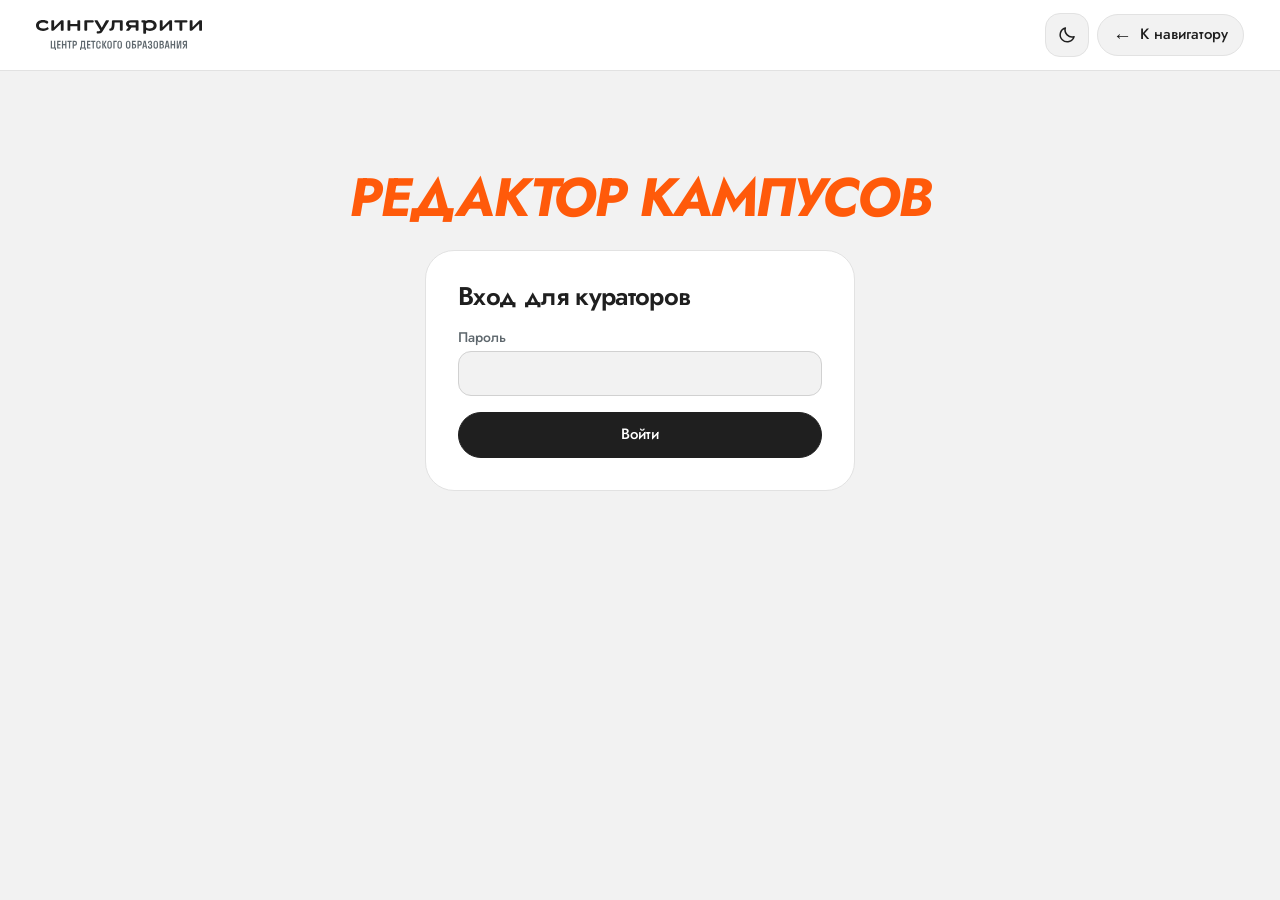
==== commit 727245d5: "design rework+nav things+addrealcampus" ====
--- a/editor.html
+++ b/editor.html
@@ -3,7 +3,9 @@
 <head>
   <meta charset="utf-8">
   <meta name="viewport" content="width=device-width, initial-scale=1">
+  <meta name="theme-color" content="#f2f2f2">
   <title>Редактор кампусов · Навигатор</title>
+  <script src="/theme.js"></script>
   <link rel="stylesheet" href="/styles.css">
   <script src="/map-plan.js" defer></script>
   <script src="/editor.js" defer></script>
@@ -11,57 +13,64 @@
 <body class="campus-editor">
   <header class="topbar">
     <div class="topbar__inner">
-      <a class="brand" href="/"><span class="brand__text"><strong>Навигатор</strong></span></a>
-      <a class="editor-back" href="/">← К навигатору</a>
+      <a class="brand" href="/"><img class="navigator-logo" src="/assets/mobile/logo.svg" alt="Сингулярити, центр детского образования"></a>
+      <div class="editor-header-actions">
+        <button class="theme-toggle" type="button" aria-label="Тёмная тема" aria-pressed="false" data-theme-toggle></button>
+        <a class="editor-back" href="/"><span aria-hidden="true">←</span> К навигатору</a>
+      </div>
     </div>
   </header>
   <main class="page-shell editor-shell">
     <h1>Редактор кампусов</h1>
-    <form id="editor-login" class="panel editor-card editor-login">
-      <label>Пароль куратора<input id="editor-password" type="password" autocomplete="current-password" required></label>
+    <form id="editor-login" class="panel editor-card editor-login" aria-labelledby="editor-login-title">
+      <h2 id="editor-login-title">Вход для кураторов</h2>
+      <label>Пароль<input id="editor-password" type="password" autocomplete="current-password" required></label>
       <button class="button button--primary" type="submit">Войти</button>
     </form>
 
     <p id="editor-status" class="editor-status" role="status" aria-live="polite"></p>
     <form id="editor-workspace" hidden>
       <fieldset id="editor-content" class="editor-content">
-        <div class="panel editor-card editor-campus-bar">
-          <label>Кампус<select id="editor-campus"></select></label>
-          <div class="editor-publish">
-            <a id="editor-preview" class="text-button" href="/" target="_blank" rel="noopener" hidden>Открыть в навигаторе ↗</a>
-            <button class="button button--primary" type="submit">Опубликовать</button>
+        <div class="panel editor-card editor-campus-card">
+          <div class="editor-campus-bar">
+            <label>Кампус<select id="editor-campus"></select></label>
+            <div class="editor-publish">
+              <a id="editor-preview" class="text-button" href="/" target="_blank" rel="noopener" hidden>Открыть в навигаторе ↗</a>
+              <button class="button button--primary" type="submit">Опубликовать</button>
+            </div>
           </div>
+          <details class="editor-campus-info" id="editor-info">
+            <summary>Данные кампуса</summary>
+            <div class="editor-fields">
+              <label>Название<input id="campus-name" maxlength="120" required></label>
+              <label>Короткое название<input id="campus-short" maxlength="120" placeholder="Как полное название"></label>
+              <label>Город<input id="campus-city" maxlength="120" required></label>
+              <label>ID корпуса<input id="campus-id" pattern="[A-Za-z0-9][A-Za-z0-9_\-]{0,63}" maxlength="64" placeholder="Например, moscow-north" required></label>
+              <label>Часовой пояс<input id="campus-timezone" maxlength="120" placeholder="Europe/Moscow" required></label>
+              <label>Широта<input id="campus-latitude" type="number" min="-90" max="90" step="any" required></label>
+              <label>Долгота<input id="campus-longitude" type="number" min="-180" max="180" step="any" required></label>
+            </div>
+          </details>
         </div>
-
-        <details class="panel editor-card" id="editor-info">
-          <summary>Данные кампуса</summary>
-          <div class="editor-fields">
-            <label>Название<input id="campus-name" maxlength="120" required></label>
-            <label>Короткое название<input id="campus-short" maxlength="120" placeholder="Как полное название"></label>
-            <label>Город<input id="campus-city" maxlength="120" required></label>
-            <label>ID корпуса<input id="campus-id" pattern="[A-Za-z0-9][A-Za-z0-9_\-]{0,63}" maxlength="64" placeholder="Например, moscow-north" required></label>
-            <label>Часовой пояс<input id="campus-timezone" maxlength="120" placeholder="Europe/Moscow" required></label>
-            <label>Широта<input id="campus-latitude" type="number" min="-90" max="90" step="any" required></label>
-            <label>Долгота<input id="campus-longitude" type="number" min="-180" max="180" step="any" required></label>
-          </div>
-        </details>
 
         <div class="editor-layout">
           <section class="panel editor-card editor-map-card" aria-labelledby="editor-floor-title">
             <div class="editor-floor-heading">
               <h2 id="editor-floor-title">План этажа</h2>
-              <button class="editor-control" id="editor-add-floor" type="button">Добавить этаж</button>
+              <div class="editor-row">
+                <button class="editor-control" id="editor-add-floor" type="button">Добавить этаж</button>
+                <button class="editor-control" id="editor-add-point" type="button">Добавить точку</button>
+                <button class="editor-control editor-control--danger" id="editor-remove-floor" type="button">Удалить пустой этаж</button>
+              </div>
             </div>
-            <div class="editor-fields">
+            <div class="editor-fields editor-floor-fields">
               <label>Этаж<select id="editor-floor"></select></label>
               <label>Название этажа<input id="editor-floor-name" maxlength="120" required></label>
               <label>Загрузить схему<input id="editor-image" type="file" accept="image/png,image/jpeg,image/webp"></label>
             </div>
             <p id="editor-map-hint" class="editor-hint">Нажмите на план, чтобы поставить контрольную точку.</p>
-            <svg id="editor-map" class="editor-map" viewBox="0 0 440 290" aria-label="План этажа с контрольными точками"></svg>
-            <div class="editor-row">
-              <button class="editor-control" id="editor-add-point" type="button">Добавить точку</button>
-              <button class="editor-control" id="editor-remove-floor" type="button">Удалить пустой этаж</button>
+            <div class="editor-map-surface">
+              <svg id="editor-map" class="editor-map" viewBox="0 0 440 290" aria-label="План этажа с контрольными точками" aria-describedby="editor-map-hint"></svg>
             </div>
           </section>
 
--- a/styles.css
+++ b/styles.css
@@ -1,3 +1,18 @@
+@font-face {
+  font-family: Jost;
+  src: url("/assets/mobile/jost.ttf") format("truetype");
+  font-weight: 100 900;
+  font-display: swap;
+}
+
+@font-face {
+  font-family: Jost;
+  src: url("/assets/mobile/jost-italic.ttf") format("truetype");
+  font-weight: 100 900;
+  font-style: italic;
+  font-display: swap;
+}
+
 :root {
   --forest-950: #092b23;
   --forest-900: #103c31;
@@ -26,6 +41,7 @@
 
 * { box-sizing: border-box; }
 [hidden] { display: none !important; }
+.mobile-only { display: none; }
 
 html { scroll-behavior: smooth; }
 
@@ -42,6 +58,127 @@
   -webkit-font-smoothing: antialiased;
 }
 
+.navigator-page, .campus-editor {
+  --navigator-paper: #fff;
+  --navigator-gray: #f2f2f2;
+  --navigator-line: #d1d1d1;
+  --navigator-ink: #1f1f1f;
+  --navigator-muted: #5e676d;
+  --navigator-purple: #7b6cff;
+  --navigator-orange: #ff5a0a;
+  --navigator-action: #1f1f1f;
+  --navigator-action-hover: #383838;
+  --navigator-action-ink: #fff;
+  --navigator-accent-ink: #5444b7;
+  --navigator-accent-soft: #f1eeff;
+  --navigator-accent-hover: #e7e2fc;
+  --navigator-accent-selected: #d2cbf8;
+  --navigator-accent-line: #c4baf6;
+  --navigator-accent-solid-ink: #fff;
+  --navigator-orange-ink: #b74410;
+  --navigator-orange-soft: #fff1e8;
+  --navigator-warning: #9a681e;
+  --navigator-danger-ink: #923f32;
+  --navigator-danger-soft: #fff6f2;
+  --navigator-danger-hover: #fceae5;
+  --navigator-danger-line: #f4dcd5;
+  --navigator-backdrop: #1f1f1f75;
+  --navigator-sheet-backdrop: #c5c5c5;
+  --navigator-sheet-header: #dedede;
+  --navigator-sheet-control: #d1d1d1;
+  --navigator-chevron: url("/assets/mobile/down.svg");
+  --navigator-icon-filter: none;
+  --navigator-logo-filter: none;
+  --navigator-ease-out: cubic-bezier(.22, .7, .24, 1);
+  --forest-950: var(--navigator-ink);
+  --forest-900: var(--navigator-action);
+  --forest-800: var(--navigator-action-hover);
+  --forest-700: var(--navigator-accent-ink);
+  --green-600: var(--navigator-accent-ink);
+  --green-500: var(--navigator-purple);
+  --lime: #dfd9ff;
+  --lime-soft: var(--navigator-accent-soft);
+  --ink: var(--navigator-ink);
+  --muted: var(--navigator-muted);
+  --surface-2: var(--navigator-gray);
+  --surface: var(--navigator-paper);
+  --line: #e2e2e2;
+  --line-strong: var(--navigator-line);
+  --shadow: none;
+  background: var(--navigator-gray);
+  font-family: Jost, "Segoe UI", sans-serif;
+}
+
+:root[data-theme="dark"] { color-scheme: dark; }
+:root[data-theme="dark"] :is(.navigator-page, .campus-editor) {
+  --navigator-paper: #222228;
+  --navigator-gray: #16161b;
+  --navigator-line: #454550;
+  --navigator-ink: #f5f3f8;
+  --navigator-muted: #b4b1bf;
+  --navigator-purple: #ac9bff;
+  --navigator-orange: #ff8050;
+  --navigator-action: #ede8fc;
+  --navigator-action-hover: #dcd2f7;
+  --navigator-action-ink: #211b2c;
+  --navigator-accent-ink: #c4b6ff;
+  --navigator-accent-soft: #302841;
+  --navigator-accent-hover: #3a3050;
+  --navigator-accent-selected: #473860;
+  --navigator-accent-line: #635482;
+  --navigator-accent-solid-ink: #1d162a;
+  --navigator-orange-ink: #ffac83;
+  --navigator-orange-soft: #3c2b26;
+  --navigator-warning: #e9ba71;
+  --navigator-danger-ink: #ffb4a6;
+  --navigator-danger-soft: #3a2527;
+  --navigator-danger-hover: #4a2c30;
+  --navigator-danger-line: #684246;
+  --navigator-backdrop: #08080bd1;
+  --navigator-sheet-backdrop: #131319;
+  --navigator-sheet-header: #1c1b22;
+  --navigator-sheet-control: #292731;
+  --navigator-chevron: url("data:image/svg+xml,%3Csvg xmlns='http://www.w3.org/2000/svg' viewBox='0 0 24 24'%3E%3Cpath d='m6 9 6 6 6-6' fill='none' stroke='%23f5f3f8' stroke-width='2' stroke-linecap='round' stroke-linejoin='round'/%3E%3C/svg%3E");
+  --navigator-icon-filter: brightness(0) invert(.85);
+  --navigator-logo-filter: brightness(0) invert(.94);
+  --line: #3a3944;
+}
+
+:is(.navigator-page, .campus-editor) :is(button, select, a, input, summary):focus-visible {
+  outline: 2px solid var(--navigator-purple);
+  outline-offset: 3px;
+}
+.navigator-logo { display: block; width: clamp(115px, 13vw, 170px); height: auto; }
+:is(.navigator-logo, .mobile-logo) { filter: var(--navigator-logo-filter); }
+:is(.map-scan-button, .scanner-brand) img { filter: var(--navigator-icon-filter); }
+.theme-toggle {
+  display: grid;
+  flex: none;
+  width: 44px;
+  height: 44px;
+  padding: 0;
+  place-items: center;
+  color: var(--navigator-ink);
+  background: var(--navigator-gray);
+  border: 1px solid var(--line);
+  border-radius: 15px;
+  transition: background-color 160ms ease;
+}
+.theme-toggle:hover { background: var(--navigator-accent-hover); }
+.theme-toggle::before {
+  content: "";
+  width: 20px;
+  height: 20px;
+  background: currentColor;
+  mask: url("data:image/svg+xml,%3Csvg xmlns='http://www.w3.org/2000/svg' viewBox='0 0 24 24'%3E%3Cpath d='M20.5 14A8.5 8.5 0 0 1 10 3.5a8.5 8.5 0 1 0 10.5 10.5Z' fill='none' stroke='black' stroke-width='1.8' stroke-linejoin='round'/%3E%3C/svg%3E") center / contain no-repeat;
+}
+.theme-toggle[aria-pressed="true"]::before {
+  mask-image: url("data:image/svg+xml,%3Csvg xmlns='http://www.w3.org/2000/svg' viewBox='0 0 24 24'%3E%3Ccircle cx='12' cy='12' r='4' fill='none' stroke='black' stroke-width='1.8'/%3E%3Cpath d='M12 2v2m0 16v2M2 12h2m16 0h2M5 5l1.4 1.4m11.2 11.2L19 19m0-14-1.4 1.4M6.4 17.6 5 19' stroke='black' stroke-width='1.8' stroke-linecap='round'/%3E%3C/svg%3E");
+}
+.editor-header-actions { display: flex; align-items: center; gap: 8px; }
+.theme-setting { display: flex; align-items: center; justify-content: space-between; gap: 12px; font-size: 15px; font-weight: 500; }
+.theme-setting select { min-height: 42px; padding: 6px 10px; color: var(--navigator-ink); background: var(--navigator-gray); border: 1px solid var(--navigator-line); border-radius: 12px; }
+
 button, select, input { font: inherit; }
 button, select { cursor: pointer; }
 button { color: inherit; }
@@ -104,7 +241,7 @@
 .campus-picker label { display: grid; align-content: center; min-width: 190px; padding: 6px 9px 6px 11px; }
 .campus-picker label > span { overflow: hidden; max-width: 230px; color: rgba(255,255,255,.55); font-size: 8px; font-weight: 700; text-overflow: ellipsis; white-space: nowrap; }
 .campus-picker select { max-width: 235px; padding: 1px 22px 0 0; color: #fff; background: transparent; border: 0; outline: 0; font-size: 11px; font-weight: 800; text-overflow: ellipsis; }
-.campus-picker select option { color: var(--ink); background: #fff; }
+.campus-picker select option { color: var(--ink); background: var(--surface); }
 .campus-picker button { display: grid; width: 40px; padding: 0; place-items: center; color: var(--lime); background: rgba(255,255,255,.04); border: 0; border-left: 1px solid rgba(255,255,255,.1); }
 .campus-picker button:hover { background: rgba(255,255,255,.1); }
 .campus-picker button:disabled, .campus-picker select:disabled { cursor: wait; opacity: .55; }
@@ -223,7 +360,7 @@
   font-size: 12px;
   font-weight: 650;
 }
-.schedule-source { display: flex; align-items: center; gap: 6px; margin: 0 2px 12px; color: #9a681e; font-size: 9px; font-weight: 750; }
+.schedule-source { display: flex; align-items: center; gap: 6px; margin: 0 2px 12px; color: var(--navigator-warning); font-size: 9px; font-weight: 750; }
 .schedule-source::before { width: 6px; height: 6px; flex: 0 0 auto; background: #e3a23d; border-radius: 50%; content: ""; }
 .schedule-source--real { color: var(--green-600); }
 .schedule-source--real::before { background: var(--green-500); }
@@ -294,7 +431,7 @@
 .route-options__head small { color: var(--muted); font-size: 9px; }
 .route-options__badge { padding: 4px 7px; color: var(--forest-700); background: var(--lime-soft); border-radius: 7px; font-size: 8px; font-weight: 850; letter-spacing: .06em; text-transform: uppercase; }
 .route-options__list { display: grid; grid-template-columns: repeat(2, minmax(0, 1fr)); gap: 7px; }
-.route-option { display: grid; grid-template-columns: auto minmax(0, 1fr); align-items: center; gap: 8px; min-height: 56px; padding: 9px 10px; color: var(--ink); text-align: left; background: #fff; border: 1px solid var(--line); border-radius: 12px; }
+.route-option { display: grid; grid-template-columns: auto minmax(0, 1fr); align-items: center; gap: 8px; min-height: 56px; padding: 9px 10px; color: var(--ink); text-align: left; background: var(--navigator-paper); border: 1px solid var(--line); border-radius: 12px; }
 .route-option:hover { border-color: #aac4b4; background: #f8faf8; }
 .route-option[aria-pressed="true"] { background: #eff7f1; border-color: var(--green-500); box-shadow: inset 0 0 0 1px var(--green-500); }
 .route-option:disabled { cursor: not-allowed; opacity: .52; }
@@ -349,7 +486,7 @@
 .map-floor-label { fill: #cbd4ce; stroke: none; font-size: 35px; font-weight: 800; letter-spacing: -.04em; }
 .network-path { fill: none; stroke: #d7dfda; stroke-width: 4; stroke-linecap: round; stroke-linejoin: round; }
 .network-path--closed { stroke: #dc8e86; stroke-dasharray: 7 7; }
-.active-path-shadow { fill: none; stroke: #fff; stroke-width: 13; stroke-linecap: round; stroke-linejoin: round; }
+.active-path-shadow { fill: none; stroke: var(--navigator-paper); stroke-width: 13; stroke-linecap: round; stroke-linejoin: round; }
 .active-path { fill: none; stroke: var(--green-500); stroke-width: 7; stroke-linecap: round; stroke-linejoin: round; stroke-dasharray: 1; stroke-dashoffset: 0; animation: drawRoute .75s ease both; }
 @keyframes drawRoute { from { stroke-dashoffset: 1; } }
 .map-node { fill: #fff; stroke: #b9c7bf; stroke-width: 2; }
@@ -402,137 +539,261 @@
 .prototype-note span { margin-right: 6px; padding: 4px 7px; color: var(--forest-800); background: #deebdf; border-radius: 6px; font-weight: 800; text-transform: uppercase; }
 
 .campus-editor-link { display: inline-flex; margin-top: 16px; }
-.editor-shell { max-width: 1260px; padding-top: clamp(24px, 4vw, 50px); padding-bottom: 48px; }
-.editor-shell h1 { margin: 0 0 20px; font-size: clamp(26px, 4vw, 40px); line-height: 1.15; }
-.editor-shell h2 { margin: 0; font-size: 19px; }
-.editor-back { color: #fff; font-weight: 700; text-decoration: none; }
-.editor-back:hover, .campus-editor-link:hover { text-decoration: underline; }
-.editor-card { min-width: 0; padding: clamp(13px, 2vw, 22px); }
-.editor-card summary { cursor: pointer; font-weight: 800; }
-.editor-card details, .editor-card summary + * { margin-top: 14px; }
-.editor-login { display: grid; grid-template-columns: minmax(0, 1fr) auto; align-items: end; gap: 12px; max-width: 510px; }
-.editor-content { display: grid; grid-template-columns: minmax(0, 1fr); gap: 14px; min-width: 0; margin: 0; padding: 0; border: 0; }
+.campus-editor-link:hover { text-decoration: underline; }
+.campus-editor { --editor-gutter: clamp(16px, 3.2vw, 36px); --editor-gap: clamp(13px, 1.6vw, 22px); }
+.campus-editor .topbar { color: var(--navigator-ink); background: var(--navigator-paper); border-color: var(--line); box-shadow: none; }
+.campus-editor .topbar__inner, .editor-shell { width: min(calc(100% - 2 * var(--editor-gutter)), 1320px); }
+.campus-editor .topbar__inner { min-height: 70px; gap: 12px; }
+.editor-back {
+  display: inline-flex;
+  align-items: center;
+  gap: 8px;
+  min-height: 42px;
+  padding: 6px 15px;
+  border: 1px solid var(--line);
+  border-radius: 999px;
+  color: var(--navigator-ink);
+  background: var(--navigator-gray);
+  font-weight: 500;
+  text-decoration: none;
+}
+.editor-back span { font-size: 19px; line-height: 1; }
+.editor-back:hover { background: var(--lime-soft); }
+
+.editor-shell { padding: clamp(20px, 2.4vw, 34px) 0 48px; }
+.editor-shell h1 {
+  margin: 0 0 clamp(17px, 2vw, 24px);
+  color: var(--navigator-orange);
+  font-size: clamp(27px, 4.4vw, 54px);
+  font-style: italic;
+  font-weight: 700;
+  line-height: 1.03;
+  letter-spacing: -.04em;
+  text-transform: uppercase;
+}
+.editor-shell h2, .editor-shell summary {
+  margin: 0;
+  font-size: clamp(20px, 2vw, 27px);
+  font-weight: 600;
+  line-height: 1.1;
+  letter-spacing: -.025em;
+}
+.editor-card { min-width: 0; padding: clamp(16px, 2vw, 25px); border: 1px solid var(--line); border-radius: clamp(19px, 2.4vw, 29px); }
+.editor-shell summary {
+  display: flex;
+  align-items: center;
+  justify-content: space-between;
+  gap: 12px;
+  min-height: 28px;
+  cursor: pointer;
+  list-style: none;
+}
+.editor-shell summary::-webkit-details-marker { display: none; }
+.editor-shell summary::after {
+  content: "";
+  flex: none;
+  width: 23px;
+  height: 23px;
+  background: var(--navigator-chevron) center / 19px auto no-repeat;
+  transition: transform 180ms var(--navigator-ease-out);
+}
+.editor-shell details[open] > summary::after { transform: rotate(180deg); }
+.editor-shell details[open] > summary + * { margin-top: 15px; animation: editor-reveal 200ms var(--navigator-ease-out) backwards; }
+.editor-shell:has(.editor-login:not([hidden])) { padding-top: clamp(50px, 11dvh, 105px); }
+.editor-shell:has(.editor-login:not([hidden])) h1 { text-align: center; }
+.editor-login { display: grid; gap: 16px; max-width: 430px; padding: clamp(19px, 3.5vw, 32px); margin: 0 auto; }
+.editor-login h2 { margin-bottom: 2px; }
+.editor-login:not([hidden]) + .editor-status { max-width: 430px; margin: 14px auto 0; }
+#editor-workspace:not([hidden]) { animation: editor-reveal 240ms var(--navigator-ease-out) backwards; }
+.editor-content { display: grid; grid-template-columns: minmax(0, 1fr); gap: var(--editor-gap); min-width: 0; margin: 0; padding: 0; border: 0; }
 .editor-campus-bar, .editor-floor-heading, .editor-publish, .editor-row { display: flex; flex-wrap: wrap; align-items: center; gap: 10px; }
 .editor-campus-bar, .editor-floor-heading { justify-content: space-between; }
-.editor-campus-bar > label { flex: 1 1 250px; max-width: 480px; }
-.editor-campus-bar .button, .editor-login .button { min-height: 42px; width: auto; padding: 0 16px; }
-.editor-layout { display: grid; grid-template-columns: minmax(0, 1fr) minmax(265px, 320px); gap: 14px; align-items: start; }
-.editor-sidebar, .editor-stack { display: grid; gap: 12px; }
-.editor-sidebar h2 { margin-bottom: 12px; }
-.editor-sidebar label + .editor-stack { margin-top: 12px; }
-.editor-fields { display: grid; grid-template-columns: repeat(auto-fit, minmax(min(100%, 145px), 1fr)); gap: 10px; }
-.editor-floor-heading + .editor-fields { margin-top: 12px; }
-.editor-shell label { display: grid; gap: 5px; min-width: 0; color: var(--forest-950); font-size: 13px; font-weight: 700; }
-.editor-shell label:is(.editor-check, .editor-flags label) { display: flex; align-items: center; flex-wrap: wrap; gap: 5px; }
+.editor-campus-bar { align-items: end; }
+.editor-campus-card { padding-block: clamp(13px, 1.3vw, 18px); }
+.editor-campus-info { margin-top: 13px; padding-top: 10px; border-top: 1px solid var(--line); }
+.editor-campus-info summary { font-size: 17px; }
+.editor-campus-bar > label { flex: 1 1 270px; max-width: 500px; }
+.editor-shell .button { min-height: 46px; padding: 8px 18px; border-radius: 999px; font-size: 15px; font-weight: 500; box-shadow: none; }
+.editor-shell .button:hover { transform: none; }
+.editor-campus-bar .button { width: auto; }
+.editor-shell .text-button { width: fit-content; min-height: 44px; padding: 7px 11px; border-radius: 12px; font-size: 14px; font-weight: 500; text-underline-offset: 3px; }
+.editor-shell .text-button:hover { background: var(--lime-soft); }
+.editor-layout { display: grid; grid-template-columns: minmax(0, 1fr) minmax(295px, 355px); gap: var(--editor-gap); align-items: start; }
+.editor-sidebar, .editor-stack { display: grid; min-width: 0; gap: 13px; }
+.editor-sidebar { gap: var(--editor-gap); }
+.editor-sidebar h2 { margin-bottom: 14px; }
+.editor-sidebar label + .editor-stack { margin-top: 13px; }
+.editor-fields { display: grid; grid-template-columns: repeat(auto-fit, minmax(min(100%, 180px), 1fr)); gap: 12px; }
+.editor-stack .editor-fields { grid-template-columns: repeat(2, minmax(0, 1fr)); }
+.editor-floor-fields { grid-template-columns: minmax(0, .75fr) minmax(0, 1fr) minmax(0, 1.5fr); margin-top: 15px; }
+.editor-shell label { display: grid; gap: 5px; min-width: 0; color: var(--navigator-muted); font-size: 14px; font-weight: 500; line-height: 1.25; }
+.editor-shell :is(.editor-check, .editor-flags label) { display: flex; align-items: center; gap: 6px; min-height: 32px; color: var(--navigator-ink); }
 .editor-shell input:not([type="checkbox"]), .editor-shell select {
-  width: 100%; min-width: 0; min-height: 42px; padding: 8px;
-  border: 1px solid var(--line); border-radius: 9px;
-  background: var(--surface-2); color: var(--forest-950); font: inherit;
-}
-.editor-shell input[type="file"] { font-size: 11px; }
-.editor-shell input[type="checkbox"] { accent-color: var(--forest-900); }
+  width: 100%;
+  min-width: 0;
+  min-height: 45px;
+  padding: 8px 12px;
+  border: 1px solid var(--navigator-line);
+  border-radius: 13px;
+  color: var(--navigator-ink);
+  background: var(--navigator-gray);
+  font: inherit;
+  font-size: 16px;
+}
+.editor-shell select { appearance: none; padding-right: 33px; background-image: var(--navigator-chevron); background-position: right 12px center; background-repeat: no-repeat; background-size: 17px auto; text-overflow: ellipsis; }
+.editor-shell input[readonly] { color: var(--navigator-muted); }
+.editor-shell input[type="file"] { min-height: 45px; padding: 5px 8px; font-size: 13px; }
+.editor-shell input::file-selector-button { min-height: 32px; margin-right: 8px; padding: 4px 9px; border: 0; border-radius: 9px; color: var(--navigator-ink); background: var(--navigator-paper); font: inherit; cursor: pointer; }
+.editor-shell input[type="checkbox"] { width: 17px; height: 17px; margin: 0; accent-color: var(--navigator-purple); }
 .editor-control {
-  min-height: 36px; padding: 6px 9px; border: 1px solid var(--line); border-radius: 8px;
-  background: var(--surface-2); color: var(--forest-950); font-size: 12px; font-weight: 800;
-}
-.editor-control:hover, .editor-control[aria-pressed="true"] { border-color: var(--forest-900); }
-.editor-control--danger { color: #9b3528; }
+  min-height: 42px;
+  padding: 7px 12px;
+  border: 1px solid var(--line);
+  border-radius: 13px;
+  color: var(--navigator-ink);
+  background: var(--navigator-gray);
+  font-size: 14px;
+  font-weight: 500;
+  transition: background-color 160ms ease, border-color 160ms ease;
+}
+.editor-control:hover:enabled, .editor-control[aria-pressed="true"] { color: var(--navigator-accent-ink); background: var(--lime-soft); border-color: var(--navigator-accent-line); }
+.editor-control--danger { color: var(--navigator-danger-ink); background: var(--navigator-danger-soft); border-color: var(--navigator-danger-line); }
+.editor-control--danger:hover:enabled { color: var(--navigator-danger-ink); background: var(--navigator-danger-hover); border-color: var(--navigator-danger-line); }
 .editor-control:disabled { opacity: .55; cursor: default; }
-.editor-status { margin: 0 0 14px; color: var(--forest-900); font-size: 14px; font-weight: 700; }
+.editor-status { margin: 0 0 var(--editor-gap); padding: 11px 14px; border: 1px solid var(--navigator-accent-line); border-radius: 13px; color: var(--navigator-accent-ink); background: var(--lime-soft); font-size: 15px; font-weight: 500; overflow-wrap: anywhere; }
 .editor-status:empty { display: none; }
-.editor-status--error { color: #9b3528; }
-.editor-hint { margin: 12px 0 8px; color: var(--muted); font-size: 13px; }
+.editor-status--error { color: var(--navigator-danger-ink); background: var(--navigator-danger-soft); border-color: var(--navigator-danger-line); }
+.editor-hint { margin: 14px 0 9px; color: var(--navigator-muted); font-size: 14px; line-height: 1.4; }
 .editor-stack .editor-hint { margin: 0; }
-.editor-map { display: block; width: 100%; height: auto; margin-bottom: 12px; border: 1px solid var(--line); border-radius: 10px; background: var(--surface-2); }
+.editor-map-surface { overflow: hidden; border: 1px solid var(--line); border-radius: 20px; background: var(--navigator-gray); }
+.editor-map { display: block; width: min(100%, clamp(590px, 74dvh, 900px)); height: auto; margin-inline: auto; }
 .editor-map--ready { cursor: crosshair; }
-.editor-map-empty { fill: var(--muted); font-size: 13px; text-anchor: middle; }
-.editor-edge-line { fill: none; stroke: #17816a; stroke-width: 2; stroke-dasharray: 4 2; pointer-events: none; }
+.editor-map-empty { fill: var(--navigator-muted); stroke: none; font-size: 14px; text-anchor: middle; }
+.editor-map .floor-shell { fill: var(--navigator-paper); stroke: #8b949a; stroke-width: .8; rx: 19px; }
+.editor-map .map-room { fill: var(--navigator-gray); stroke: #a3aab0; stroke-width: .65; rx: 10px; }
+.editor-map .map-corridor { fill: var(--navigator-paper); stroke: none; }
+.editor-map .map-room-label { fill: var(--navigator-ink); font-size: 10px; font-weight: 400; }
+.editor-map .map-floor-label { fill: #d2cbee; }
+.editor-edge-line { fill: none; stroke: var(--navigator-purple); stroke-width: 2; stroke-dasharray: 4 3; opacity: .84; pointer-events: none; }
 .editor-marker { cursor: pointer; }
-.editor-marker circle { fill: var(--forest-900); stroke: white; stroke-width: 1.6; }
-.editor-marker--selected circle { fill: #166d52; stroke: #d7ef80; stroke-width: 2.7; }
-.editor-marker text { fill: var(--forest-950); stroke: white; stroke-width: 2.8; paint-order: stroke; font-size: 10px; font-weight: 800; pointer-events: none; }
-.editor-marker:focus-visible circle { stroke: #8a2c19; }
-
-@media (max-width: 820px) {
+.editor-marker circle { fill: #6958e7; stroke: var(--navigator-paper); stroke-width: 1.6; transition: fill 160ms ease; }
+.editor-marker:is(:hover, :focus-visible) circle, .editor-marker--selected circle { fill: var(--navigator-orange); stroke: var(--navigator-paper); stroke-width: 2.2; }
+.editor-marker text { fill: var(--navigator-ink); stroke: var(--navigator-paper); stroke-width: 3; paint-order: stroke; font-size: 11px; font-weight: 600; pointer-events: none; }
+
+@keyframes editor-reveal {
+  from { opacity: 0; translate: 0 5px; }
+  to { opacity: 1; translate: 0 0; }
+}
+
+@media (max-width: 900px) {
   .editor-layout { grid-template-columns: minmax(0, 1fr); }
+  .editor-sidebar { grid-template-columns: repeat(2, minmax(0, 1fr)); align-items: start; }
+}
+
+@media (max-width: 600px) {
+  .campus-editor .topbar__inner { min-height: 62px; }
+  .editor-back { gap: 5px; padding-inline: 11px; font-size: 14px; }
+  .editor-sidebar { grid-template-columns: minmax(0, 1fr); }
+  .editor-floor-fields { grid-template-columns: repeat(2, minmax(0, 1fr)); }
+  .editor-floor-fields > :last-child { grid-column: 1 / -1; }
+  .editor-fields:not(.editor-floor-fields) { grid-template-columns: repeat(auto-fit, minmax(min(100%, 135px), 1fr)); }
 }
 
 .scanner-dialog {
-  width: min(94vw, 470px);
-  height: min(92dvh, 780px);
+  width: min(540px, calc(100% - 32px));
+  height: min(680px, calc(100dvh - 32px));
   max-width: none;
   max-height: none;
   margin: auto;
   padding: 0;
   overflow: hidden;
-  color: #fff;
-  background: #071f19;
+  color: var(--navigator-ink);
+  background: var(--navigator-paper);
   border: 0;
-  border-radius: 26px;
-  box-shadow: 0 30px 100px rgba(2, 20, 15, .55);
-}
-.scanner-dialog::backdrop { background: rgba(3, 18, 14, .82); backdrop-filter: blur(8px); }
+  border-radius: 30px;
+  box-shadow: 0 24px 90px #1f1f1f38;
+}
+.scanner-dialog[open] { animation: scanner-enter 220ms var(--navigator-ease-out) backwards; }
+.scanner-dialog::backdrop { background: var(--navigator-backdrop); backdrop-filter: blur(5px); }
 .scanner-shell { display: grid; grid-template-rows: auto minmax(0, 1fr) auto; height: 100%; }
-.scanner-head { z-index: 5; display: flex; align-items: center; justify-content: space-between; gap: 18px; min-height: 76px; padding: 15px 17px; background: rgba(7,31,25,.96); border-bottom: 1px solid rgba(255,255,255,.1); }
-.scanner-brand { display: flex; align-items: center; gap: 11px; }
-.scanner-brand > span { display: grid; width: 39px; height: 39px; place-items: center; color: var(--forest-950); background: var(--lime); border-radius: 12px; }
-.scanner-brand > span svg { width: 22px; height: 22px; stroke-width: 2; }
-.scanner-brand > div { display: grid; }
-.scanner-brand small { color: rgba(255,255,255,.55); font-size: 8px; font-weight: 800; letter-spacing: .1em; text-transform: uppercase; }
-.scanner-brand h2 { margin: 2px 0 0; font-size: 16px; line-height: 1.1; letter-spacing: -.02em; }
-.scanner-close { display: grid; width: 39px; height: 39px; padding: 0; place-items: center; color: #fff; background: rgba(255,255,255,.09); border: 1px solid rgba(255,255,255,.12); border-radius: 12px; }
-.scanner-close:hover { background: rgba(255,255,255,.16); }
-.scanner-close svg { width: 18px; height: 18px; }
-
-.scanner-view { position: relative; min-height: 360px; overflow: hidden; background: #091c17; isolation: isolate; }
-.scanner-view::after { content: ""; position: absolute; z-index: 1; inset: 0; pointer-events: none; background: radial-gradient(circle at center, transparent 12%, rgba(1,13,10,.08) 52%, rgba(1,13,10,.45) 100%); }
-.scanner-view video { position: absolute; z-index: 0; inset: 0; width: 100%; height: 100%; object-fit: cover; }
-.camera-placeholder { position: absolute; z-index: 0; inset: 0; display: grid; align-content: center; justify-items: center; padding: 35px; color: rgba(255,255,255,.82); text-align: center; background: radial-gradient(circle at 50% 42%, #174b3c, #081d17 62%); }
-.camera-placeholder > span { display: grid; width: 62px; height: 62px; margin-bottom: 15px; place-items: center; color: var(--lime); background: rgba(255,255,255,.08); border: 1px solid rgba(255,255,255,.1); border-radius: 20px; }
-.camera-placeholder svg { width: 29px; height: 29px; }
-.camera-placeholder strong { font-size: 16px; }
-.camera-placeholder p { max-width: 260px; margin: 6px 0 0; color: rgba(255,255,255,.55); font-size: 11px; }
+.scanner-head { display: flex; align-items: center; justify-content: space-between; gap: 12px; padding: 20px 24px 16px; }
+.scanner-brand { display: flex; align-items: center; gap: 12px; min-width: 0; }
+.scanner-brand > span, .scanner-close { display: grid; flex: none; width: 44px; height: 44px; padding: 0; place-items: center; background: var(--navigator-gray); border: 1px solid var(--navigator-line); border-radius: 15px; }
+.scanner-brand img { width: 27px; height: auto; }
+.scanner-brand h2 { margin: 0; font-size: clamp(22px, 4vw, 29px); font-weight: 600; line-height: 1.1; letter-spacing: -.035em; }
+.scanner-close { color: var(--navigator-ink); transition: background-color 160ms ease; }
+.scanner-close:hover { background: var(--navigator-accent-hover); }
+.scanner-close svg { width: 19px; height: 19px; }
+
+.scanner-view { position: relative; min-width: 0; min-height: 0; margin: 0 24px; overflow: hidden; background: #202024; border-radius: 24px; isolation: isolate; }
+.scanner-view video { position: absolute; inset: 0; width: 100%; height: 100%; object-fit: cover; }
+.camera-placeholder, .camera-fallback, .scan-success {
+  position: absolute;
+  z-index: 4;
+  inset: 0;
+  display: grid;
+  align-content: safe center;
+  justify-items: center;
+  padding: 18px;
+  overflow: auto;
+  color: var(--navigator-ink);
+  text-align: center;
+  background: var(--navigator-gray);
+}
 .camera-placeholder--hidden { display: none; }
-
-.scan-target { position: absolute; z-index: 2; top: 50%; left: 50%; width: min(64vw, 280px); aspect-ratio: 1; transform: translate(-50%, -53%); }
-.scan-target::before { content: ""; position: absolute; inset: 8px; border: 1px solid rgba(255,255,255,.22); border-radius: 24px; }
-.scan-target i { position: absolute; width: 45px; height: 45px; border-color: var(--lime); border-style: solid; }
-.scan-target i:nth-child(1) { top: 0; left: 0; border-width: 4px 0 0 4px; border-radius: 17px 0 0; }
-.scan-target i:nth-child(2) { top: 0; right: 0; border-width: 4px 4px 0 0; border-radius: 0 17px 0 0; }
-.scan-target i:nth-child(3) { right: 0; bottom: 0; border-width: 0 4px 4px 0; border-radius: 0 0 17px; }
-.scan-target i:nth-child(4) { bottom: 0; left: 0; border-width: 0 0 4px 4px; border-radius: 0 0 0 17px; }
-.scan-target span { position: absolute; top: 9%; right: 10px; left: 10px; height: 2px; background: linear-gradient(90deg, transparent, var(--lime), transparent); box-shadow: 0 0 16px var(--lime); animation: scanLine 2.3s ease-in-out infinite alternate; }
-@keyframes scanLine { to { top: 90%; } }
-.scanner-status { position: absolute; z-index: 3; right: 20px; bottom: 18px; left: 20px; margin: 0; padding: 10px 13px; color: #fff; text-align: center; background: rgba(7,31,25,.76); border: 1px solid rgba(255,255,255,.12); border-radius: 999px; font-size: 10px; font-weight: 750; backdrop-filter: blur(9px); }
-
-.camera-fallback { position: absolute; z-index: 4; inset: 0; display: grid; align-content: center; justify-items: center; padding: 28px; text-align: center; background: radial-gradient(circle at 50% 30%, #184c3d, #071f19 65%); }
-.camera-fallback[hidden], .scan-success[hidden] { display: none; }
-.camera-fallback__icon { display: grid; width: 62px; height: 62px; margin-bottom: 15px; place-items: center; color: var(--lime); background: rgba(255,255,255,.08); border: 1px solid rgba(255,255,255,.12); border-radius: 20px; }
-.camera-fallback__icon svg { width: 30px; height: 30px; }
-.camera-fallback h3 { margin: 0; font-size: 18px; letter-spacing: -.02em; }
-.camera-fallback p { max-width: 320px; margin: 7px 0 19px; color: rgba(255,255,255,.64); font-size: 11px; }
-.camera-fallback .button { max-width: 310px; }
-.button--camera { color: var(--forest-950); background: var(--lime); border: 1px solid var(--lime); }
-.button--capture { margin-top: 8px; color: #fff; background: rgba(255,255,255,.08); border: 1px solid rgba(255,255,255,.18); }
-
-.scan-success { position: absolute; z-index: 5; inset: 0; display: grid; align-content: center; justify-items: center; padding: 28px; color: #fff; text-align: center; background: radial-gradient(circle at 50% 28%, #1c7352, #0b372b 68%); }
-.scan-success__icon { display: grid; width: 68px; height: 68px; margin-bottom: 16px; place-items: center; color: var(--forest-950); background: var(--lime); border-radius: 50%; box-shadow: 0 0 0 12px rgba(217,244,120,.11); }
-.scan-success__icon svg { width: 32px; height: 32px; stroke-width: 2.7; }
-.scan-success > p { margin: 0 0 5px; color: var(--lime); font-size: 9px; font-weight: 850; letter-spacing: .12em; text-transform: uppercase; }
-.scan-success h3 { margin: 0; font-size: 22px; letter-spacing: -.025em; }
-.scan-success > span:not(.scan-success__icon) { max-width: 310px; margin-top: 7px; color: rgba(255,255,255,.68); font-size: 11px; }
-.scan-success code { display: block; overflow: hidden; width: min(100%, 320px); margin-top: 14px; padding: 10px 12px; color: rgba(255,255,255,.78); text-overflow: ellipsis; white-space: nowrap; background: rgba(0,0,0,.18); border-radius: 10px; font-size: 9px; }
-.scan-success__actions { display: grid; width: min(100%, 310px); gap: 7px; margin-top: 19px; }
-.button--scanner-secondary { min-height: 42px; color: #fff; background: transparent; border: 1px solid rgba(255,255,255,.22); }
-.scanner-view--invalid .scan-success { background: radial-gradient(circle at 50% 28%, #7b4038, #321b18 68%); }
-.scanner-view--invalid .scan-success__icon { color: #fff; background: #d5685e; box-shadow: 0 0 0 12px rgba(213,104,94,.12); }
-
-.scanner-view--blocked .scan-target, .scanner-view--blocked .scanner-status { display: none; }
-.scanner-view--success .scan-target, .scanner-view--success .scanner-status { display: none; }
-.scanner-foot { z-index: 5; display: grid; gap: 8px; padding: 13px 17px 15px; background: #071f19; border-top: 1px solid rgba(255,255,255,.1); }
-.scanner-foot p { display: flex; align-items: center; justify-content: center; gap: 7px; margin: 0; color: rgba(255,255,255,.46); font-size: 8px; text-align: center; }
-.scanner-foot p svg { flex: 0 0 auto; width: 13px; height: 13px; }
-.scanner-foot button { justify-self: center; padding: 3px 8px; color: rgba(255,255,255,.75); background: transparent; border: 0; font-size: 10px; font-weight: 750; }
+.camera-placeholder > span, .scan-success__icon { display: grid; width: 60px; height: 60px; margin-bottom: 14px; place-items: center; color: var(--navigator-accent-ink); background: var(--navigator-accent-selected); border-radius: 20px; }
+.camera-placeholder svg, .scan-success__icon svg { width: 29px; height: 29px; }
+.camera-placeholder strong { font-size: 22px; font-weight: 600; }
+.camera-placeholder p { max-width: 26ch; margin: 5px 0 0; color: var(--navigator-muted); font-size: 15px; line-height: 1.25; }
+
+.scan-target { position: absolute; z-index: 2; top: 47%; left: 50%; width: min(62vw, 31dvh, 256px); aspect-ratio: 1; transform: translate(-50%, -50%); border-radius: 22px; box-shadow: 0 0 0 150vmax #19191f52; pointer-events: none; }
+.scan-target i { position: absolute; width: 36px; height: 36px; border-color: var(--navigator-orange); border-style: solid; }
+.scan-target i:nth-child(1) { top: 0; left: 0; border-width: 4px 0 0 4px; border-radius: 20px 0 0; }
+.scan-target i:nth-child(2) { top: 0; right: 0; border-width: 4px 4px 0 0; border-radius: 0 20px 0 0; }
+.scan-target i:nth-child(3) { right: 0; bottom: 0; border-width: 0 4px 4px 0; border-radius: 0 0 20px; }
+.scan-target i:nth-child(4) { bottom: 0; left: 0; border-width: 0 0 4px 4px; border-radius: 0 0 0 20px; }
+.scan-target span { position: absolute; top: 12%; right: 10px; left: 10px; height: 2px; background: linear-gradient(90deg, transparent, #a69bff 22%, #a69bff 78%, transparent); animation: scanLine 2.8s ease-in-out infinite alternate; }
+@keyframes scanLine { to { top: 88%; } }
+.scanner-status { position: absolute; z-index: 3; bottom: 14px; left: 50%; width: max-content; max-width: calc(100% - 24px); margin: 0; padding: 8px 15px; transform: translateX(-50%); color: #fff; text-align: center; background: #1f1f1fe6; border-radius: 999px; font-size: 14px; font-weight: 500; line-height: 1.2; }
+.scanner-view:has(.camera-placeholder:not(.camera-placeholder--hidden)) :is(.scan-target, .scanner-status),
+:is(.scanner-view--blocked, .scanner-view--success) :is(.scan-target, .scanner-status) { display: none; }
+
+.camera-fallback:not([hidden]), .scan-success:not([hidden]) { animation: scanner-enter 220ms var(--navigator-ease-out) backwards; }
+.scanner-illustration { width: min(155px, 42%); max-height: 21dvh; aspect-ratio: 1; object-fit: contain; margin-bottom: 10px; border-radius: 16px; }
+.camera-fallback h3, .scan-success h3 { margin: 0; max-width: 100%; font-size: clamp(22px, 4.5vw, 29px); line-height: 1.08; font-weight: 600; letter-spacing: -.03em; overflow-wrap: anywhere; }
+.camera-fallback p, .scan-success > span:not(.scan-success__icon) { max-width: 34ch; margin: 8px 0 0; color: var(--navigator-muted); font-size: 15px; line-height: 1.3; }
+.camera-fallback .button { width: min(100%, 280px); margin-top: 16px; }
+.scan-success > p { margin: 0 0 6px; color: var(--navigator-accent-ink); font-size: 14px; font-weight: 600; }
+.scan-success__actions { display: grid; width: min(100%, 300px); gap: 8px; margin-top: 18px; }
+.scanner-illustration--invalid, .scanner-view--invalid .scan-success__icon { display: none; }
+.scanner-view--invalid .scanner-illustration--invalid { display: block; }
+.scanner-view--invalid .scan-success > p { color: var(--navigator-orange-ink); }
+
+.scanner-dialog .button { min-height: 44px; padding: 8px 14px; border-radius: 999px; font-size: 15px; font-weight: 500; line-height: 1.1; }
+.scanner-dialog .button:hover { transform: none; }
+.button--camera { color: var(--navigator-action-ink); background: var(--navigator-action); border: 1px solid var(--navigator-action); }
+.button--camera:hover { background: var(--navigator-action-hover); }
+.button--scanner-secondary { color: var(--navigator-ink); background: var(--navigator-gray); border: 1px solid var(--navigator-line); }
+.button--scanner-secondary:hover { background: var(--navigator-accent-hover); }
+.scanner-foot { display: grid; gap: 10px; padding: 16px 24px 20px; }
+.scanner-foot__actions { display: grid; grid-template-columns: repeat(2, minmax(0, 1fr)); align-items: center; gap: 8px; }
+.scanner-foot__actions svg { flex: none; width: 17px; height: 17px; margin-right: 6px; }
+#continueWithoutScanButton { min-height: 44px; padding: 5px; border: 0; background: none; color: var(--navigator-ink); font-size: 15px; font-weight: 500; line-height: 1.15; text-decoration: underline; text-underline-offset: 3px; }
+.scanner-foot p { margin: 0; color: var(--navigator-muted); font-size: 13px; text-align: center; }
+.scanner-dialog:has(.scanner-view--success) .scanner-foot__actions { display: none; }
+
+@keyframes scanner-enter {
+  from { opacity: 0; translate: 0 6px; }
+  to { opacity: 1; translate: 0 0; }
+}
+
+@media (max-width: 600px) {
+  .scanner-dialog { width: 100%; height: 100dvh; margin: 0; border-radius: 0; }
+  .scanner-head { padding: max(16px, env(safe-area-inset-top)) 17px 13px; }
+  .scanner-view { margin-inline: 16px; }
+  .scanner-foot { gap: 4px; padding: 11px 16px max(16px, env(safe-area-inset-bottom)); }
+  .scanner-foot__actions { grid-template-columns: minmax(0, 1fr); gap: 1px; }
+}
 
 .sheet-dialog {
   width: min(94vw, 520px);
@@ -580,7 +841,7 @@
 .data-card > div { display: grid; gap: 2px; }
 .data-card strong { font-size: 11px; }
 .data-card small { color: var(--muted); font-size: 9px; }
-.data-card button { padding: 6px 8px; color: var(--green-600); background: #fff; border: 1px solid #d5e4d9; border-radius: 8px; font-size: 8px; font-weight: 800; }
+.data-card button { padding: 6px 8px; color: var(--green-600); background: var(--surface); border: 1px solid var(--line); border-radius: 8px; font-size: 8px; font-weight: 800; }
 .data-card button:disabled { cursor: wait; opacity: .65; }
 
 .qr-simulator { display: flex; align-items: center; gap: 14px; padding: 14px; background: #eff6f1; border-radius: 15px; }
@@ -705,10 +966,6 @@
   .sheet-dialog { width: 100%; max-width: none; max-height: 90vh; margin: auto 0 0; border-radius: 22px 22px 0 0; }
   .dialog-head, .dialog-body { padding-left: 17px; padding-right: 17px; }
   .toast { right: 16px; bottom: 16px; }
-  .scanner-dialog { width: 100vw; height: 100dvh; margin: 0; border-radius: 0; }
-  .scanner-head { min-height: 70px; padding-top: max(13px, env(safe-area-inset-top)); }
-  .scanner-foot { padding-bottom: max(13px, env(safe-area-inset-bottom)); }
-  .scan-target { width: min(68vw, 290px); }
 }
 
 @media (max-width: 360px) {
@@ -720,6 +977,207 @@
   .map-scan-button { width: 32px; min-height: 32px; }
 }
 
+.navigator-page .sheet-dialog { border-color: var(--navigator-line); }
+.navigator-page .sheet-dialog::backdrop { background: var(--navigator-backdrop); }
+.navigator-page .dialog-head { background: var(--navigator-paper); }
+.navigator-page .sheet-dialog .section-kicker { color: var(--navigator-muted); }
+.navigator-page .data-card { background: var(--navigator-gray); }
+.navigator-page .data-card button { border-color: var(--navigator-line); }
+.navigator-page .data-card__dot:not(.data-card__dot--error) { border-color: var(--navigator-accent-selected); }
+.navigator-page .switch { background: #d8d8db; }
+.navigator-page :is(.switch-row, .route-accessibility) input:checked + .switch { background: var(--navigator-purple); }
+.navigator-page :is(.switch-row, .route-accessibility) input:focus-visible + .switch { outline-color: var(--navigator-purple); }
+.navigator-map-icon { pointer-events: none; }
+.navigator-page .map-zoom button:focus-visible { outline-offset: -3px; }
+:is(.navigator-page, .campus-editor) .button--primary { color: var(--navigator-action-ink); }
+:root[data-theme="dark"] .navigator-page :is(.map-status, .orientation-controls, .map-zoom) {
+  background: var(--navigator-paper);
+}
+:root[data-theme="dark"] .navigator-page .map-status:not(.map-status--error) { color: var(--navigator-ink); }
+:root[data-theme="dark"] .navigator-page .map-status--error { color: var(--navigator-danger-ink); }
+:root[data-theme="dark"] .navigator-page .icon-button--light:hover { background: var(--navigator-accent-hover); }
+:root[data-theme="dark"] .navigator-page .legend-checkpoint { background: var(--navigator-paper); }
+:root[data-theme="dark"] .navigator-page .map-checkpoint__ring { fill: var(--navigator-paper); }
+:root[data-theme="dark"] .navigator-page .map-checkpoint:is(:hover, :focus) .map-checkpoint__ring { fill: var(--navigator-accent-selected); stroke: var(--navigator-purple); }
+:root[data-theme="dark"] .navigator-page .route-error {
+  color: var(--navigator-danger-ink);
+  background: var(--navigator-danger-soft);
+  border-color: var(--navigator-danger-line);
+}
+:root[data-theme="dark"] .navigator-page .route-error p { color: var(--navigator-danger-ink); }
+:root[data-theme="dark"] .navigator-page .route-summary__state i { color: var(--navigator-accent-solid-ink); }
+:root[data-theme="dark"] .navigator-page .route-step__icon { border-color: var(--navigator-paper); }
+:root[data-theme="dark"] .navigator-page .data-card__dot--error { border-color: var(--navigator-danger-line); }
+:root[data-theme="dark"] .navigator-page input:not(:checked) + .switch { background: #51505c; }
+:root[data-theme="dark"] :is(.scanner-illustration, .mobile-error-frame, .mobile-wifi-label) { filter: brightness(.8); }
+:root[data-theme="dark"] .navigator-page .scanner-view { background: #111116; }
+:root[data-theme="dark"] .navigator-page .toast {
+  color: var(--navigator-action-ink);
+  background: var(--navigator-action);
+}
+:root[data-theme="dark"] .navigator-page .toast--error {
+  color: var(--navigator-danger-ink);
+  background: var(--navigator-danger-soft);
+}
+
+@media (min-width: 601px) {
+  .navigator-page .topbar { color: var(--navigator-ink); background: var(--navigator-paper); border-bottom-color: var(--line); box-shadow: none; }
+  .navigator-page .topbar__inner { min-height: 74px; width: min(calc(100% - 64px), 1400px); }
+  .navigator-page .topbar__actions {
+    --header-control-height: 48px;
+    --header-control-radius: 15px;
+    gap: clamp(8px, 1.4vw, 18px);
+  }
+  .navigator-page .topbar__actions > :is(.campus-picker, .header-clock, .demo-pill, .theme-toggle, .icon-button) {
+    height: var(--header-control-height);
+    border-radius: var(--header-control-radius);
+    color: var(--navigator-ink);
+    background: var(--navigator-gray);
+    border-color: var(--line);
+  }
+  .navigator-page .topbar__actions > :is(.theme-toggle, .icon-button) { width: var(--header-control-height); }
+  .navigator-page .campus-picker label { padding-left: 15px; }
+  .navigator-page .campus-picker label > span { color: var(--navigator-muted); font-size: 10px; font-weight: 500; }
+  .navigator-page .campus-picker select { color: var(--navigator-ink); font-size: 14px; font-weight: 500; }
+  .navigator-page .campus-picker select:focus-visible { outline-offset: -2px; }
+  .navigator-page .campus-picker button { flex: 0 0 43px; color: var(--navigator-muted); background: transparent; border-left-color: var(--line); }
+  .navigator-page .header-clock { min-width: 125px; padding: 2px 13px; }
+  .navigator-page .header-clock :is(span, small) { color: var(--navigator-muted); font-size: 10px; font-weight: 400; }
+  .navigator-page .header-clock strong { font-size: 14px; font-weight: 600; font-variant-numeric: tabular-nums; }
+  .navigator-page .demo-pill { font-size: 12px; font-weight: 500; }
+  .navigator-page .demo-pill i { background: var(--navigator-orange); box-shadow: none; }
+  .navigator-page :is(.topbar .icon-button, .topbar .theme-toggle, .campus-picker button):hover { background: var(--navigator-accent-hover); }
+
+  .navigator-page .page-shell { width: min(calc(100% - 64px), 1400px); padding-top: clamp(25px, 4vw, 54px); }
+  .navigator-page .welcome { align-items: center; flex-direction: row; gap: 18px; margin-bottom: clamp(19px, 2vw, 28px); padding: 0; }
+  .navigator-page .welcome h1 { color: var(--navigator-orange); font-size: clamp(32px, 4.4vw, 65px); font-style: italic; font-weight: 700; letter-spacing: -.04em; text-transform: uppercase; }
+  .navigator-page .location-card { width: min(290px, 33%); min-width: 0; flex: 0 0 auto; gap: 10px; padding: 9px 13px; background: var(--navigator-paper); border-color: var(--line); border-radius: 18px; }
+  .navigator-page .location-card__icon { width: 38px; height: 38px; color: var(--navigator-orange-ink); background: var(--navigator-orange-soft); }
+  .navigator-page .location-card__icon svg { fill: none; stroke: currentColor; }
+  .navigator-page .location-card__copy strong { font-size: 15px; font-weight: 550; }
+
+  .navigator-page .navigator-layout { grid-template-columns: minmax(0, 1fr) minmax(295px, 365px); grid-template-areas: "map route"; gap: clamp(15px, 1.7vw, 24px); }
+  .navigator-page .navigator-layout > .panel { border-color: var(--line); border-radius: 29px; }
+  .navigator-page .route-panel { grid-area: route; display: block; min-width: 0; padding: clamp(17px, 1.9vw, 25px); }
+  .navigator-page :is(.route-setup, .route-details) { padding: 0; border: 0; border-radius: 0; }
+  .navigator-page .panel-title { margin-bottom: 16px; }
+  .navigator-page :is(.panel-title h2, .map-toolbar h2) { font-size: clamp(23px, 2vw, 30px); font-weight: 600; }
+  .navigator-page .places { padding: 0; border-color: var(--navigator-line); border-radius: 22px; }
+  .navigator-page .place-field { min-height: 66px; padding-inline: 15px; }
+  .navigator-page .place-field:first-child { border-bottom-color: var(--navigator-line); }
+  .navigator-page .place-field__marker { width: 22px; height: 22px; background: none; border: 0; }
+  .navigator-page .place-field__marker--start { transform: rotate(-135deg) scaleY(-1); }
+  .navigator-page .place-field__body small { font-size: 12px; }
+  .navigator-page .place-field select { appearance: none; background: var(--navigator-chevron) right 2px center / 16px auto no-repeat; font-size: 16px; font-weight: 500; }
+  .navigator-page .schedule-fields { grid-template-columns: minmax(90px, .8fr) minmax(0, 1.2fr); gap: 8px; }
+  .navigator-page .schedule-fields > label:not(.route-accessibility) > span { font-size: 12px; font-weight: 500; }
+  .navigator-page .schedule-fields select { height: 42px; background: var(--navigator-gray); font-size: 14px; font-weight: 500; }
+  .navigator-page .route-accessibility { padding: 8px; background: var(--navigator-gray); border-color: var(--line); }
+  .navigator-page .route-accessibility__copy { min-width: 0; }
+  .navigator-page .route-accessibility__copy strong { font-size: 12px; font-weight: 600; line-height: 1.15; }
+  .navigator-page .route-accessibility__copy small { white-space: normal; font-size: 10px; }
+  .navigator-page .schedule-source { font-size: 11px; font-weight: 500; }
+  .navigator-page .route-actions { gap: 7px; }
+  .navigator-page .route-actions .button { min-height: 44px; margin: 0; padding-inline: 10px; border: 0; border-radius: 999px; font-size: 16px; font-weight: 500; box-shadow: none; }
+  .navigator-page #findButton { color: var(--navigator-action-ink); background: var(--navigator-action); }
+  .navigator-page #findButton:hover { background: var(--navigator-action-hover); }
+  .navigator-page #nextLessonButton { color: var(--navigator-accent-ink); background: var(--navigator-accent-soft); }
+  .navigator-page #nextLessonButton svg { color: currentColor; }
+  .navigator-page #nextLessonButton:hover:enabled { background: var(--navigator-accent-hover); }
+
+  .navigator-page .lesson-card, .navigator-page .route-summary { color: var(--navigator-ink); background: var(--navigator-gray); border: 1px solid var(--navigator-line); border-radius: 20px; }
+  .navigator-page .lesson-card::after { display: none; }
+  .navigator-page .lesson-card__top span { color: var(--navigator-accent-ink); font-size: 11px; letter-spacing: .025em; }
+  .navigator-page .lesson-card :is(p, .lesson-card__next) { color: var(--navigator-muted); font-size: 13px; border-color: var(--line); }
+  .navigator-page :is(.route-details, .route-result):has(.route-summary) { display: flex; flex-direction: column; }
+  .navigator-page .route-details:has(.route-summary) .route-result { order: -1; }
+  .navigator-page .route-summary { order: -1; margin-bottom: 13px; }
+  .navigator-page .route-summary h3 { color: var(--navigator-orange-ink); font-size: 21px; font-weight: 600; }
+  .navigator-page .route-metrics, .navigator-page .route-metric { border-color: var(--line); }
+  .navigator-page .route-metric { padding: 0 5px; text-align: center; }
+  .navigator-page .route-metric strong { font-size: 20px; font-weight: 600; }
+  .navigator-page .route-metric span { color: var(--navigator-muted); font-size: 12px; }
+  .navigator-page .route-option { border-radius: 14px; }
+  .navigator-page .route-option:is(:hover, [aria-pressed="true"]) { border-color: var(--navigator-accent-line); background: var(--navigator-accent-soft); box-shadow: none; }
+  .navigator-page :is(.route-option__icon, .route-step__icon, .route-step:first-child .route-step__icon, .route-step:last-child .route-step__icon) { color: var(--navigator-muted); background: var(--navigator-gray); }
+  .navigator-page .route-option[aria-pressed="true"] .route-option__icon { color: var(--navigator-accent-ink); background: var(--navigator-accent-selected); }
+  .navigator-page :is(.route-option__copy strong, .route-options__head strong, .route-step__copy strong, .steps-head h3) { font-size: 13px; font-weight: 600; }
+  .navigator-page :is(.route-error p, .route-option__copy small, .route-options__head small, .route-step__copy span, .route-step__distance, .steps-head span) { font-size: 11px; }
+  .navigator-page .route-step:not(:last-child)::after { border-color: var(--navigator-line); }
+
+  .navigator-page .map-panel { grid-area: map; }
+  .navigator-page .map-toolbar { min-height: 0; padding: 15px 20px 14px; border: 0; }
+  .navigator-page .map-toolbar .section-kicker { margin-bottom: 4px; color: var(--navigator-muted); font-size: 11px; font-weight: 500; letter-spacing: .025em; }
+  .navigator-page .map-scan-button { min-height: 43px; padding: 0 12px; color: var(--navigator-ink); background: var(--navigator-gray); border-color: var(--line); border-radius: 14px; font-size: 14px; font-weight: 500; }
+  .navigator-page .map-scan-button:hover { background: var(--navigator-accent-hover); }
+  .navigator-page .map-scan-button img { width: 22px; height: auto; }
+  .navigator-page :is(.map-stage, .map-canvas) { min-height: clamp(365px, 55dvh, 610px); }
+  .navigator-page .map-stage { margin-inline: 12px; background: var(--navigator-gray); border-radius: 22px; }
+  .navigator-page .map-stage::before { display: none; }
+  .navigator-page .map-canvas { padding: 61px clamp(54px, 6vw, 92px) 20px; }
+  .navigator-page .floor-map { max-width: 700px; max-height: 500px; filter: none; }
+  .navigator-page .floor-shell { fill: var(--navigator-paper); stroke: #8b949a; stroke-width: .8; rx: 20px; }
+  .navigator-page .map-room { fill: var(--navigator-gray); stroke: #a3aab0; stroke-width: .65; rx: 10px; }
+  .navigator-page .map-corridor { fill: var(--navigator-paper); stroke: none; }
+  .navigator-page .map-room-label { fill: var(--navigator-ink); font: 400 10px Jost, sans-serif; }
+  .navigator-page .floor-map :is(.map-floor-label, .map-marker-end, .map-marker-letter, .map-node-label, .map-node-label-bg, .map-node--route),
+  .navigator-page .network-path:not(.network-path--closed),
+  .navigator-page .live-position :is(.live-position__pulse, .live-position__disc, .map-node-label, .map-node-label-bg, path) { display: none; }
+  .navigator-page .active-path { stroke: var(--navigator-purple); stroke-width: 5.5; }
+  .navigator-page .active-path-shadow { stroke-width: 9; }
+  .navigator-page .map-flag { translate: 0 -9px; }
+  .navigator-page .map-checkpoint__ring { stroke: var(--navigator-muted); }
+  .navigator-page .map-checkpoint__dot { fill: var(--navigator-purple); }
+  .navigator-page .map-status { top: 14px; left: 14px; border-color: var(--line); box-shadow: none; font-size: 11px; font-weight: 500; letter-spacing: 0; text-transform: none; }
+  .navigator-page .orientation-controls { top: 14px; right: 14px; border-color: var(--line); border-radius: 15px; box-shadow: none; }
+  .navigator-page :is(.orientation-controls__state, .orientation-controls button) { font-size: 11px; font-weight: 500; }
+  .navigator-page .orientation-controls button { min-height: 31px; }
+  .navigator-page .floor-tabs { position: absolute; left: 14px; bottom: 14px; z-index: 3; display: grid; grid-template-columns: 1fr; gap: 1px; max-height: calc(100% - 92px); padding: 0; overflow: auto; background: var(--navigator-paper); border: 1px solid var(--line); border-radius: 20px; }
+  .navigator-page .floor-tab { display: grid; min-width: 60px; min-height: 56px; padding: 4px; place-items: center; color: var(--navigator-ink); border-radius: 19px; font-weight: 500; transition: background-color 160ms ease, color 160ms ease; }
+  .navigator-page .floor-tab[aria-selected="true"] { color: var(--navigator-accent-solid-ink); background: var(--navigator-purple); box-shadow: none; }
+  .navigator-page .floor-tab:hover:not([aria-selected="true"]) { background: var(--navigator-accent-soft); }
+  .navigator-page .floor-tab:focus-visible { outline-offset: -3px; }
+  .navigator-page .floor-tab :is(.floor-tab-label, .floor-tab__route) { display: none; }
+  .navigator-page .mobile-floor-label { display: grid; font-size: 12px; line-height: .95; }
+  .navigator-page .mobile-floor-label strong { font-size: 26px; }
+  .navigator-page .map-zoom { right: 14px; bottom: 14px; border-color: var(--line); border-radius: 17px; box-shadow: none; }
+  .navigator-page .map-zoom button { width: 43px; height: 40px; }
+  .navigator-page .map-footer { min-height: 57px; padding: 8px 18px; border: 0; }
+  .navigator-page :is(.map-legend, .map-footer .text-button, .prototype-note) { font-size: 12px; }
+  .navigator-page .legend-arrow { border-bottom-color: var(--navigator-orange); }
+  .navigator-page .legend-checkpoint { border-color: var(--navigator-muted); }
+  .navigator-page .prototype-note span { background: var(--navigator-accent-hover); }
+}
+
+@media (min-width: 601px) and (max-width: 860px) {
+  .navigator-page :is(.topbar__inner, .page-shell) { width: calc(100% - 36px); }
+  .navigator-page .navigator-layout { grid-template-columns: minmax(0, 1fr); grid-template-areas: "map" "route"; }
+  .navigator-page .welcome h1 { font-size: 33px; }
+  .navigator-page .location-card { width: min(245px, 40%); }
+}
+
+@media (min-width: 601px) and (max-width: 700px) {
+  .navigator-page .header-clock { min-width: 92px; }
+  .navigator-page .campus-picker label { min-width: 110px; }
+  .navigator-page .campus-picker select { max-width: 140px; }
+}
+
+.map-source-note { margin: 0; padding: 10px 20px; color: var(--navigator-muted); font-size: 13px; line-height: 1.4; }
+.floor-map--pannable { cursor: grab; touch-action: none; user-select: none; }
+@media (pointer: coarse) {
+  .map-stage { touch-action: none; }
+}
+.floor-map--pannable:active { cursor: grabbing; }
+.floor-map--pannable:focus-visible { outline: 2px solid var(--navigator-purple); outline-offset: -2px; }
+.floor-map--detailed :is(.active-path, .active-path-shadow) { vector-effect: non-scaling-stroke; }
+.navigator-page .floor-map--detailed .active-path { stroke-width: 4; stroke-dasharray: none; animation: none; }
+.navigator-page .floor-map--detailed .active-path-shadow { stroke-width: 7; }
+.floor-shell.floor-shell--compact { rx: 7px; }
+.map-room.map-room--compact { rx: 3.5px; }
+.map-room--uncertain { stroke-dasharray: 2 1.7; }
+.map-room-label.map-room-label--compact { font-size: var(--map-label-size); font-weight: 500; }
+.stairs-lines.stairs-lines--compact { stroke: var(--navigator-muted); stroke-width: .65; }
+
 @media (prefers-reduced-motion: reduce) {
   *, *::before, *::after { scroll-behavior: auto !important; animation-duration: .01ms !important; animation-iteration-count: 1 !important; transition-duration: .01ms !important; }
 }
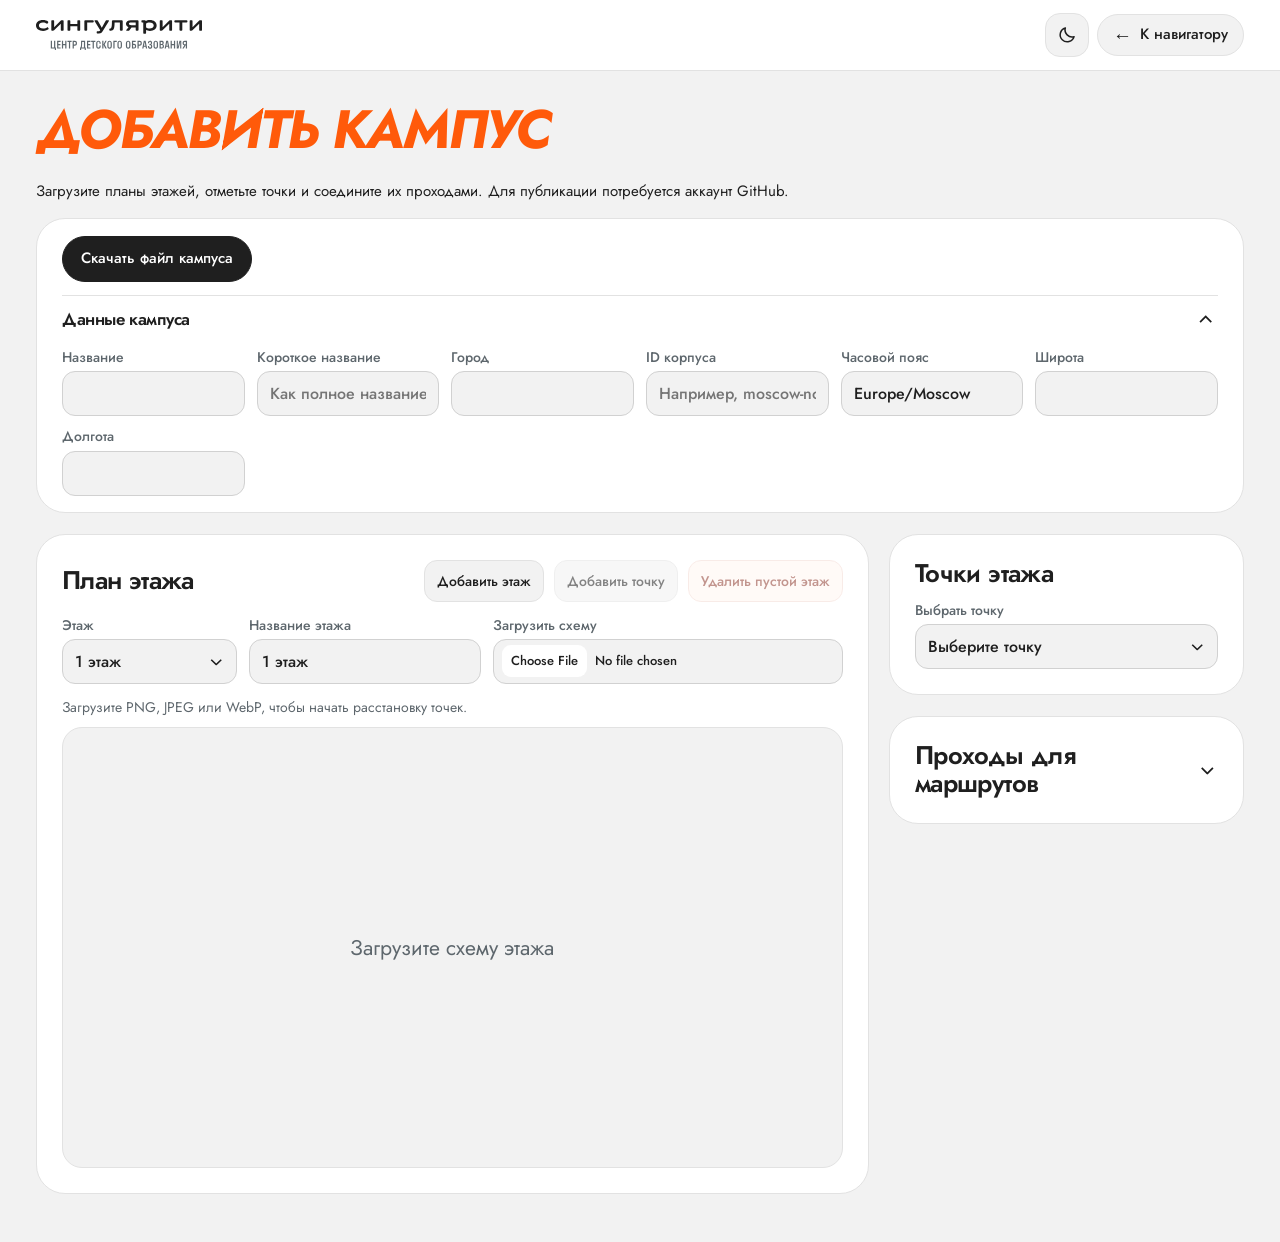
==== commit 5935db90: "Expose the public editor and load community campuses" ====
--- a/editor.html
+++ b/editor.html
@@ -5,38 +5,36 @@
   <meta name="viewport" content="width=device-width, initial-scale=1">
   <meta name="theme-color" content="#f2f2f2">
   <title>Редактор кампусов · Навигатор</title>
-  <script src="/theme.js"></script>
-  <link rel="stylesheet" href="/styles.css">
-  <script src="/map-plan.js" defer></script>
-  <script src="/editor.js" defer></script>
+  <script src="./theme.js"></script>
+  <link rel="stylesheet" href="./styles.css">
+  <script src="./map-plan.js" defer></script>
+  <script src="./route.js" defer></script>
+  <script src="./static-api.js" defer></script>
+  <script src="./editor.js" defer></script>
 </head>
 <body class="campus-editor">
   <header class="topbar">
     <div class="topbar__inner">
-      <a class="brand" href="/"><img class="navigator-logo" src="/assets/mobile/logo.svg" alt="Сингулярити, центр детского образования"></a>
+      <a class="brand" href="./"><img class="navigator-logo" src="./assets/mobile/logo.svg" alt="Сингулярити, центр детского образования"></a>
       <div class="editor-header-actions">
         <button class="theme-toggle" type="button" aria-label="Тёмная тема" aria-pressed="false" data-theme-toggle></button>
-        <a class="editor-back" href="/"><span aria-hidden="true">←</span> К навигатору</a>
+        <a class="editor-back" href="./"><span aria-hidden="true">←</span> К навигатору</a>
       </div>
     </div>
   </header>
   <main class="page-shell editor-shell">
-    <h1>Редактор кампусов</h1>
-    <form id="editor-login" class="panel editor-card editor-login" aria-labelledby="editor-login-title">
-      <h2 id="editor-login-title">Вход для кураторов</h2>
-      <label>Пароль<input id="editor-password" type="password" autocomplete="current-password" required></label>
-      <button class="button button--primary" type="submit">Войти</button>
-    </form>
-
+    <h1>Добавить кампус</h1>
+    <p>Загрузите планы этажей, отметьте точки и соедините их проходами. Для публикации потребуется аккаунт GitHub.</p>
+    <p id="editor-submission" hidden><a class="button button--primary" id="editor-github-submit" target="_blank" rel="noopener">Отправить через GitHub</a></p>
     <p id="editor-status" class="editor-status" role="status" aria-live="polite"></p>
     <form id="editor-workspace" hidden>
       <fieldset id="editor-content" class="editor-content">
         <div class="panel editor-card editor-campus-card">
           <div class="editor-campus-bar">
-            <label>Кампус<select id="editor-campus"></select></label>
+            <label hidden>Кампус<select id="editor-campus" disabled></select></label>
             <div class="editor-publish">
-              <a id="editor-preview" class="text-button" href="/" target="_blank" rel="noopener" hidden>Открыть в навигаторе ↗</a>
-              <button class="button button--primary" type="submit">Опубликовать</button>
+              <a id="editor-preview" class="text-button" href="./" target="_blank" rel="noopener" hidden>Открыть в навигаторе ↗</a>
+              <button class="button button--primary" type="submit">Скачать файл кампуса</button>
             </div>
           </div>
           <details class="editor-campus-info" id="editor-info">
--- a/styles.css
+++ b/styles.css
@@ -1174,6 +1174,7 @@
 .navigator-page .floor-map--detailed .active-path-shadow { stroke-width: 7; }
 .floor-shell.floor-shell--compact { rx: 7px; }
 .map-room.map-room--compact { rx: 3.5px; }
+polygon.floor-shell, polygon.map-room { stroke-linejoin: round; }
 .map-room--uncertain { stroke-dasharray: 2 1.7; }
 .map-room-label.map-room-label--compact { font-size: var(--map-label-size); font-weight: 500; }
 .stairs-lines.stairs-lines--compact { stroke: var(--navigator-muted); stroke-width: .65; }
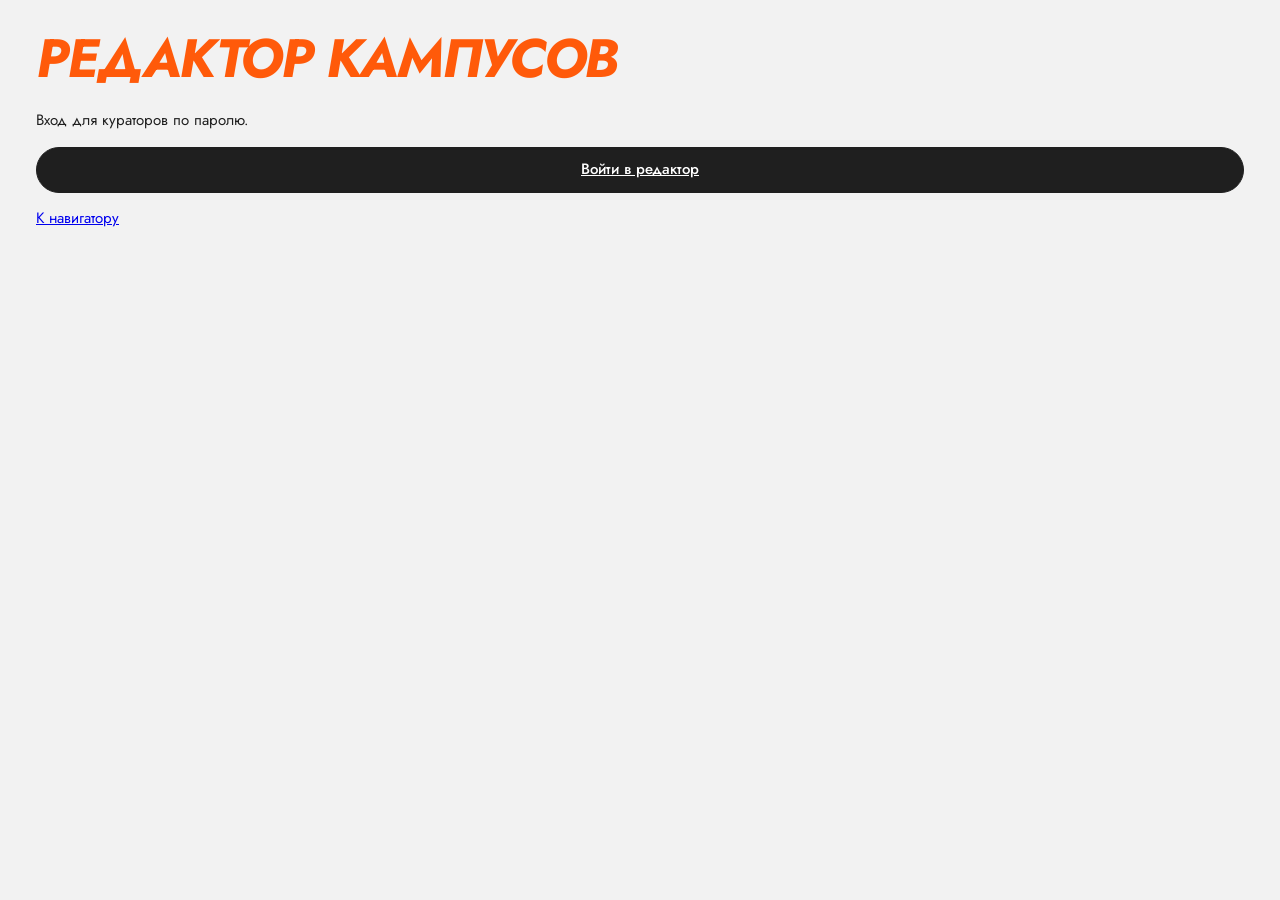
==== commit d3ca8c2d: "Remove the public campus editor" ====
--- a/editor.html
+++ b/editor.html
@@ -3,115 +3,16 @@
 <head>
   <meta charset="utf-8">
   <meta name="viewport" content="width=device-width, initial-scale=1">
-  <meta name="theme-color" content="#f2f2f2">
   <title>Редактор кампусов · Навигатор</title>
   <script src="./theme.js"></script>
   <link rel="stylesheet" href="./styles.css">
-  <script src="./map-plan.js" defer></script>
-  <script src="./route.js" defer></script>
-  <script src="./static-api.js" defer></script>
-  <script src="./editor.js" defer></script>
 </head>
 <body class="campus-editor">
-  <header class="topbar">
-    <div class="topbar__inner">
-      <a class="brand" href="./"><img class="navigator-logo" src="./assets/mobile/logo.svg" alt="Сингулярити, центр детского образования"></a>
-      <div class="editor-header-actions">
-        <button class="theme-toggle" type="button" aria-label="Тёмная тема" aria-pressed="false" data-theme-toggle></button>
-        <a class="editor-back" href="./"><span aria-hidden="true">←</span> К навигатору</a>
-      </div>
-    </div>
-  </header>
   <main class="page-shell editor-shell">
-    <h1>Добавить кампус</h1>
-    <p>Загрузите планы этажей, отметьте точки и соедините их проходами. Для публикации потребуется аккаунт GitHub.</p>
-    <p id="editor-submission" hidden><a class="button button--primary" id="editor-github-submit" target="_blank" rel="noopener">Отправить через GitHub</a></p>
-    <p id="editor-status" class="editor-status" role="status" aria-live="polite"></p>
-    <form id="editor-workspace" hidden>
-      <fieldset id="editor-content" class="editor-content">
-        <div class="panel editor-card editor-campus-card">
-          <div class="editor-campus-bar">
-            <label hidden>Кампус<select id="editor-campus" disabled></select></label>
-            <div class="editor-publish">
-              <a id="editor-preview" class="text-button" href="./" target="_blank" rel="noopener" hidden>Открыть в навигаторе ↗</a>
-              <button class="button button--primary" type="submit">Скачать файл кампуса</button>
-            </div>
-          </div>
-          <details class="editor-campus-info" id="editor-info">
-            <summary>Данные кампуса</summary>
-            <div class="editor-fields">
-              <label>Название<input id="campus-name" maxlength="120" required></label>
-              <label>Короткое название<input id="campus-short" maxlength="120" placeholder="Как полное название"></label>
-              <label>Город<input id="campus-city" maxlength="120" required></label>
-              <label>ID корпуса<input id="campus-id" pattern="[A-Za-z0-9][A-Za-z0-9_\-]{0,63}" maxlength="64" placeholder="Например, moscow-north" required></label>
-              <label>Часовой пояс<input id="campus-timezone" maxlength="120" placeholder="Europe/Moscow" required></label>
-              <label>Широта<input id="campus-latitude" type="number" min="-90" max="90" step="any" required></label>
-              <label>Долгота<input id="campus-longitude" type="number" min="-180" max="180" step="any" required></label>
-            </div>
-          </details>
-        </div>
-
-        <div class="editor-layout">
-          <section class="panel editor-card editor-map-card" aria-labelledby="editor-floor-title">
-            <div class="editor-floor-heading">
-              <h2 id="editor-floor-title">План этажа</h2>
-              <div class="editor-row">
-                <button class="editor-control" id="editor-add-floor" type="button">Добавить этаж</button>
-                <button class="editor-control" id="editor-add-point" type="button">Добавить точку</button>
-                <button class="editor-control editor-control--danger" id="editor-remove-floor" type="button">Удалить пустой этаж</button>
-              </div>
-            </div>
-            <div class="editor-fields editor-floor-fields">
-              <label>Этаж<select id="editor-floor"></select></label>
-              <label>Название этажа<input id="editor-floor-name" maxlength="120" required></label>
-              <label>Загрузить схему<input id="editor-image" type="file" accept="image/png,image/jpeg,image/webp"></label>
-            </div>
-            <p id="editor-map-hint" class="editor-hint">Нажмите на план, чтобы поставить контрольную точку.</p>
-            <div class="editor-map-surface">
-              <svg id="editor-map" class="editor-map" viewBox="0 0 440 290" aria-label="План этажа с контрольными точками" aria-describedby="editor-map-hint"></svg>
-            </div>
-          </section>
-
-          <div class="editor-sidebar">
-            <section class="panel editor-card">
-              <h2>Точки этажа</h2>
-              <label>Выбрать точку<select id="editor-node"></select></label>
-              <div id="editor-node-fields" class="editor-stack" hidden>
-                <label>Название точки<input id="editor-node-name" maxlength="160"></label>
-                <div class="editor-row editor-flags">
-                  <label><input id="editor-node-qr" type="checkbox"> Контрольная точка</label>
-                  <label><input id="editor-node-room" type="checkbox"> Место назначения</label>
-                </div>
-                <label>Направление для компаса, °<input id="editor-node-heading" type="number" min="0" max="359.99" step="any" placeholder="Не задано"></label>
-                <div class="editor-row">
-                  <button class="editor-control" id="editor-move-node" type="button" aria-pressed="false">Переместить</button>
-                  <button class="editor-control" id="editor-set-entrance" type="button">Сделать входом</button>
-                  <button class="editor-control editor-control--danger" id="editor-remove-node" type="button">Удалить</button>
-                </div>
-                <a class="text-button" id="editor-node-link" target="_blank" rel="noopener" hidden>Открыть ссылку точки ↗</a>
-              </div>
-            </section>
-
-            <details class="panel editor-card">
-              <summary>Проходы для маршрутов</summary>
-              <div class="editor-stack">
-                <p class="editor-hint">Соединяйте точки по прямым участкам. На поворотах добавляйте промежуточные точки.</p>
-                <label>Из точки<select id="editor-edge-from"></select></label>
-                <label>В точку<select id="editor-edge-to"></select></label>
-                <div class="editor-fields">
-                  <label>Длина, м<input id="editor-edge-length" type="number" min="0.01" step="any"></label>
-                  <label>Тип<select id="editor-edge-kind"><option value="corridor">Коридор</option><option value="stairs">Лестница</option><option value="lift">Лифт</option></select></label>
-                </div>
-                <label class="editor-check"><input id="editor-edge-accessible" type="checkbox" checked> Безбарьерный проход</label>
-                <button class="editor-control" id="editor-add-edge" type="button">Добавить проход</button>
-                <label>Проходы этажа<select id="editor-edge"></select></label>
-                <button class="editor-control editor-control--danger" id="editor-remove-edge" type="button">Удалить проход</button>
-              </div>
-            </details>
-          </div>
-        </div>
-      </fieldset>
-    </form>
+    <h1>Редактор кампусов</h1>
+    <p>Вход для кураторов по паролю.</p>
+    <p><a class="button button--primary" href="https://navigator-singularity.bentshortbread2.chatgpt.site/editor">Войти в редактор</a></p>
+    <p><a href="./">К навигатору</a></p>
   </main>
 </body>
 </html>
